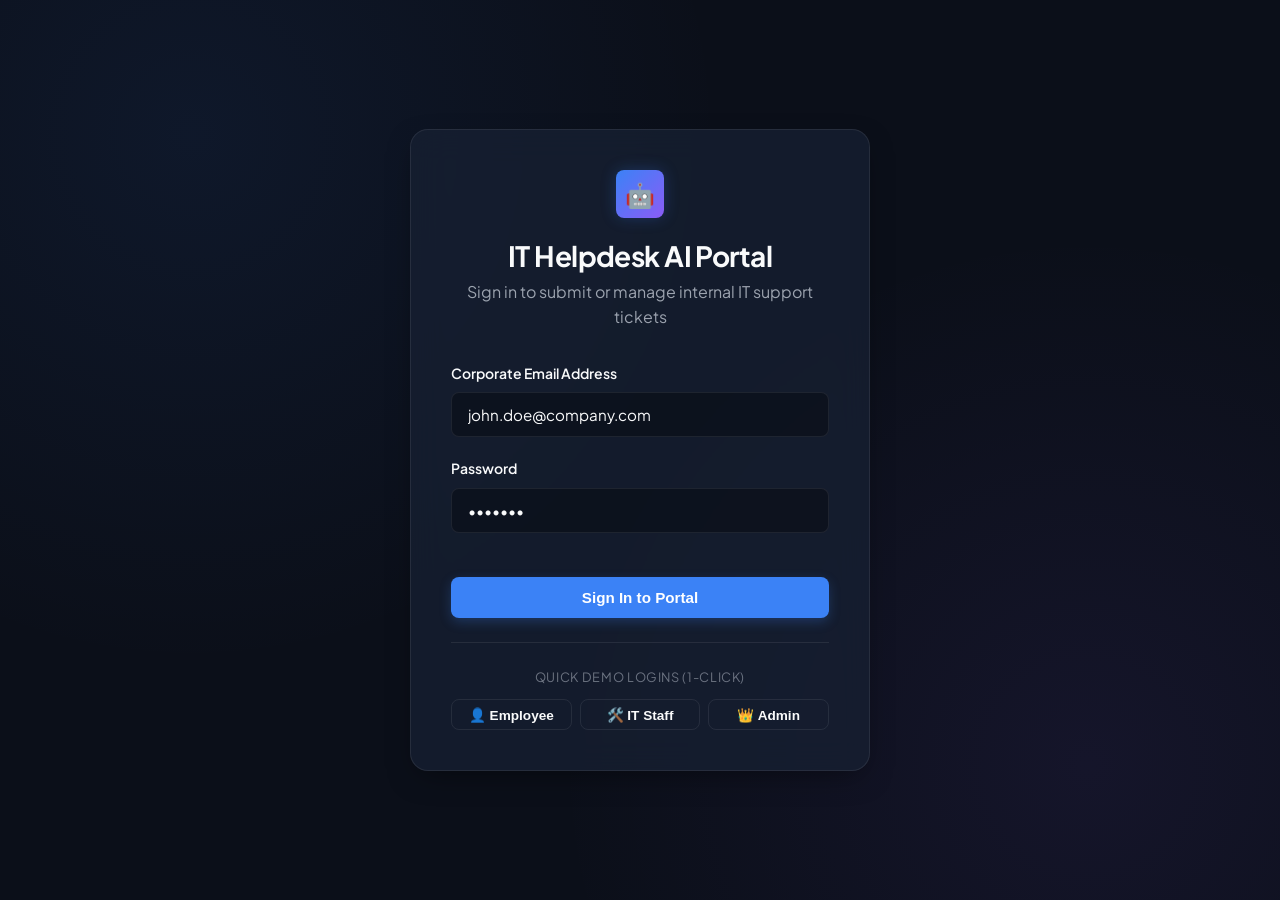
==== frontend/index.html @ 86323dc9 "Complete frontend: Add HTML pages, modern CSS styling, and JS controllers with AI preview" ====
<!DOCTYPE html>
<html lang="en">
<head>
  <meta charset="UTF-8">
  <meta name="viewport" content="width=device-width, initial-scale=1.0">
  <title>Login | AI IT Support & Helpdesk</title>
  <link rel="stylesheet" href="css/style.css">
</head>
<body>
  <div class="auth-wrapper">
    <div class="auth-card">
      <div class="auth-header">
        <div style="display: flex; justify-content: center; margin-bottom: 1rem;">
          <div class="brand-icon" style="width: 48px; height: 48px; font-size: 1.5rem;">🤖</div>
        </div>
        <h2>IT Helpdesk <span>AI Portal</span></h2>
        <p>Sign in to submit or manage internal IT support tickets</p>
      </div>

      <form id="login-form">
        <div class="form-group">
          <label for="login-email">Corporate Email Address</label>
          <input type="email" id="login-email" class="form-control" placeholder="name@company.com" required value="john.doe@company.com">
        </div>

        <div class="form-group">
          <label for="login-password">Password</label>
          <input type="password" id="login-password" class="form-control" placeholder="••••••••" required value="user123">
        </div>

        <button type="submit" id="login-btn" class="btn btn-primary btn-block" style="margin-top: 1.5rem;">
          Sign In to Portal
        </button>
      </form>

      <!-- 1-Click Quick Demo Login Switcher -->
      <div class="demo-accounts">
        <div class="demo-title">Quick Demo Logins (1-Click)</div>
        <div class="demo-buttons">
          <button type="button" class="btn btn-outline btn-sm" onclick="quickLogin('john.doe@company.com', 'user123', 'EMPLOYEE')">
            👤 Employee
          </button>
          <button type="button" class="btn btn-outline btn-sm" onclick="quickLogin('alex.staff@helpdesk.com', 'staff123', 'IT_STAFF')">
            🛠️ IT Staff
          </button>
          <button type="button" class="btn btn-outline btn-sm" onclick="quickLogin('admin@helpdesk.com', 'admin123', 'ADMIN')">
            👑 Admin
          </button>
        </div>
      </div>
    </div>
  </div>

  <script src="js/api.js"></script>
  <script src="js/auth.js"></script>
  <script>
    const loginForm = document.getElementById('login-form');
    const emailInput = document.getElementById('login-email');
    const passwordInput = document.getElementById('login-password');
    const loginBtn = document.getElementById('login-btn');

    loginForm.addEventListener('submit', async (e) => {
      e.preventDefault();
      loginBtn.disabled = true;
      loginBtn.textContent = 'Authenticating...';

      const res = await API.login(emailInput.value, passwordInput.value);
      loginBtn.disabled = false;
      loginBtn.textContent = 'Sign In to Portal';

      if (res && res.user) {
        Auth.setUser(res.user);
        Auth.redirectByRole(res.user.role);
      } else {
        alert('Invalid email or password. Please try again.');
      }
    });

    async function quickLogin(email, password, role) {
      emailInput.value = email;
      passwordInput.value = password;
      const res = await API.login(email, password);
      if (res && res.user) {
        // Ensure role for mock convenience
        res.user.role = role;
        Auth.setUser(res.user);
        Auth.redirectByRole(role);
      }
    }
  </script>
</body>
</html>
---- frontend/css/style.css ----
/* ==========================================================
   AI-Based IT Support & Helpdesk System - Modern CSS
   ========================================================== */

@import url('https://fonts.googleapis.com/css2?family=Plus+Jakarta+Sans:wght@300;400;500;600;700;800&family=JetBrains+Mono:wght@400;500&display=swap');

:root {
  /* Color Palette */
  --bg-primary: #0b0f19;
  --bg-secondary: #111827;
  --bg-card: rgba(23, 32, 51, 0.75);
  --bg-card-hover: rgba(30, 41, 67, 0.9);
  --border-color: rgba(255, 255, 255, 0.08);
  --border-focus: #3b82f6;

  --text-primary: #f9fafb;
  --text-secondary: #9ca3af;
  --text-muted: #6b7280;

  /* Accent Colors */
  --primary: #3b82f6;
  --primary-glow: rgba(59, 130, 246, 0.25);
  --primary-hover: #2563eb;
  
  --success: #10b981;
  --success-glow: rgba(16, 185, 129, 0.2);
  --warning: #f59e0b;
  --warning-glow: rgba(245, 158, 11, 0.2);
  --danger: #ef4444;
  --danger-glow: rgba(239, 68, 68, 0.2);
  --info: #8b5cf6;
  --info-glow: rgba(139, 92, 246, 0.2);

  /* Status Colors */
  --status-open: #3b82f6;
  --status-progress: #f59e0b;
  --status-resolved: #10b981;
  --status-closed: #6b7280;

  /* Dimensions & Radius */
  --radius-sm: 8px;
  --radius-md: 12px;
  --radius-lg: 18px;
  --radius-full: 9999px;
  --shadow-card: 0 10px 30px -10px rgba(0, 0, 0, 0.5);
  --transition: all 0.25s cubic-bezier(0.4, 0, 0.2, 1);
}

/* Reset & Base */
* {
  box-sizing: border-box;
  margin: 0;
  padding: 0;
}

body {
  font-family: 'Plus Jakarta Sans', -apple-system, BlinkMacSystemFont, sans-serif;
  background-color: var(--bg-primary);
  color: var(--text-primary);
  line-height: 1.6;
  min-height: 100vh;
  background-image: 
    radial-gradient(circle at 15% 15%, rgba(59, 130, 246, 0.08) 0%, transparent 40%),
    radial-gradient(circle at 85% 85%, rgba(139, 92, 246, 0.08) 0%, transparent 40%);
  background-attachment: fixed;
}

/* Typography */
h1, h2, h3, h4, h5, h6 {
  font-weight: 700;
  color: var(--text-primary);
  letter-spacing: -0.02em;
}

p {
  color: var(--text-secondary);
}

a {
  color: var(--primary);
  text-decoration: none;
  transition: var(--transition);
}

a:hover {
  text-decoration: underline;
}

/* Navigation Bar */
.navbar {
  display: flex;
  justify-content: space-between;
  align-items: center;
  padding: 1rem 2rem;
  background: rgba(17, 24, 39, 0.85);
  backdrop-filter: blur(12px);
  border-bottom: 1px solid var(--border-color);
  position: sticky;
  top: 0;
  z-index: 100;
}

.brand {
  display: flex;
  align-items: center;
  gap: 0.75rem;
  font-size: 1.25rem;
  font-weight: 800;
  color: var(--text-primary);
  text-decoration: none;
}

.brand-icon {
  width: 36px;
  height: 36px;
  background: linear-gradient(135deg, var(--primary), var(--info));
  border-radius: var(--radius-sm);
  display: flex;
  align-items: center;
  justify-content: center;
  font-size: 1.2rem;
  box-shadow: 0 0 15px var(--primary-glow);
}

.brand span {
  background: linear-gradient(135deg, #60a5fa, #c084fc);
  -webkit-background-clip: text;
  -webkit-text-fill-color: transparent;
}

.nav-links {
  display: flex;
  align-items: center;
  gap: 1.5rem;
}

.user-badge {
  display: flex;
  align-items: center;
  gap: 0.6rem;
  background: rgba(255, 255, 255, 0.05);
  padding: 0.4rem 0.9rem;
  border-radius: var(--radius-full);
  border: 1px solid var(--border-color);
  font-size: 0.85rem;
}

.user-avatar {
  width: 24px;
  height: 24px;
  border-radius: 50%;
  background: var(--primary);
  display: flex;
  align-items: center;
  justify-content: center;
  font-size: 0.75rem;
  font-weight: bold;
}

/* Layout Container */
.container {
  max-width: 1280px;
  margin: 2rem auto;
  padding: 0 1.5rem;
}

/* Auth / Login Card */
.auth-wrapper {
  display: flex;
  min-height: 100vh;
  align-items: center;
  justify-content: center;
  padding: 1.5rem;
}

.auth-card {
  width: 100%;
  max-width: 460px;
  background: var(--bg-card);
  backdrop-filter: blur(16px);
  border: 1px solid var(--border-color);
  border-radius: var(--radius-lg);
  padding: 2.5rem;
  box-shadow: var(--shadow-card);
}

.auth-header {
  text-align: center;
  margin-bottom: 2rem;
}

.auth-header h2 {
  font-size: 1.75rem;
  margin-top: 0.5rem;
}

/* Forms & Inputs */
.form-group {
  margin-bottom: 1.25rem;
}

.form-group label {
  display: block;
  font-size: 0.875rem;
  font-weight: 600;
  margin-bottom: 0.5rem;
  color: var(--text-primary);
}

.form-control {
  width: 100%;
  padding: 0.75rem 1rem;
  background: rgba(11, 15, 25, 0.7);
  border: 1px solid var(--border-color);
  border-radius: var(--radius-sm);
  color: var(--text-primary);
  font-family: inherit;
  font-size: 0.95rem;
  transition: var(--transition);
}

.form-control:focus {
  outline: none;
  border-color: var(--primary);
  box-shadow: 0 0 0 3px var(--primary-glow);
}

textarea.form-control {
  min-height: 110px;
  resize: vertical;
}

/* Buttons */
.btn {
  display: inline-flex;
  align-items: center;
  justify-content: center;
  gap: 0.5rem;
  padding: 0.75rem 1.25rem;
  font-size: 0.95rem;
  font-weight: 600;
  border-radius: var(--radius-sm);
  border: none;
  cursor: pointer;
  transition: var(--transition);
  text-decoration: none;
}

.btn-primary {
  background: var(--primary);
  color: white;
  box-shadow: 0 4px 12px var(--primary-glow);
}

.btn-primary:hover {
  background: var(--primary-hover);
  transform: translateY(-1px);
  box-shadow: 0 6px 16px var(--primary-glow);
}

.btn-outline {
  background: transparent;
  border: 1px solid var(--border-color);
  color: var(--text-primary);
}

.btn-outline:hover {
  background: rgba(255, 255, 255, 0.05);
  border-color: var(--text-secondary);
}

.btn-success {
  background: var(--success);
  color: white;
}

.btn-success:hover {
  filter: brightness(1.1);
}

.btn-sm {
  padding: 0.4rem 0.75rem;
  font-size: 0.85rem;
}

.btn-block {
  width: 100%;
}

/* Demo Role Badges / Buttons */
.demo-accounts {
  margin-top: 1.5rem;
  padding-top: 1.5rem;
  border-top: 1px solid var(--border-color);
}

.demo-title {
  font-size: 0.8rem;
  color: var(--text-muted);
  text-transform: uppercase;
  letter-spacing: 0.05em;
  margin-bottom: 0.75rem;
  text-align: center;
}

.demo-buttons {
  display: grid;
  grid-template-columns: repeat(3, 1fr);
  gap: 0.5rem;
}

/* Dashboard Grid & Cards */
.stats-grid {
  display: grid;
  grid-template-columns: repeat(auto-fit, minmax(220px, 1fr));
  gap: 1.25rem;
  margin-bottom: 2rem;
}

.stat-card {
  background: var(--bg-card);
  backdrop-filter: blur(12px);
  border: 1px solid var(--border-color);
  border-radius: var(--radius-md);
  padding: 1.5rem;
  display: flex;
  align-items: center;
  justify-content: space-between;
  box-shadow: var(--shadow-card);
  transition: var(--transition);
}

.stat-card:hover {
  transform: translateY(-2px);
  border-color: rgba(255, 255, 255, 0.15);
}

.stat-info h4 {
  font-size: 0.85rem;
  color: var(--text-secondary);
  font-weight: 500;
  text-transform: uppercase;
  margin-bottom: 0.35rem;
}

.stat-info .stat-value {
  font-size: 2rem;
  font-weight: 800;
  color: var(--text-primary);
}

.stat-icon {
  width: 48px;
  height: 48px;
  border-radius: var(--radius-sm);
  display: flex;
  align-items: center;
  justify-content: center;
  font-size: 1.5rem;
  background: rgba(255, 255, 255, 0.05);
}

/* AI Diagnostic Live Preview Card */
.ai-preview-card {
  background: linear-gradient(135deg, rgba(30, 41, 67, 0.8), rgba(20, 25, 45, 0.9));
  border: 1px solid rgba(59, 130, 246, 0.3);
  border-radius: var(--radius-md);
  padding: 1.5rem;
  margin: 1.25rem 0;
  box-shadow: 0 0 20px rgba(59, 130, 246, 0.1);
  position: relative;
  overflow: hidden;
}

.ai-preview-card::before {
  content: '';
  position: absolute;
  top: 0;
  left: 0;
  right: 0;
  height: 3px;
  background: linear-gradient(90deg, #3b82f6, #8b5cf6, #10b981);
}

.ai-header {
  display: flex;
  align-items: center;
  justify-content: space-between;
  margin-bottom: 1rem;
}

.ai-badge-title {
  display: inline-flex;
  align-items: center;
  gap: 0.5rem;
  font-weight: 700;
  color: #60a5fa;
  font-size: 0.9rem;
}

.ai-tags {
  display: flex;
  gap: 0.75rem;
  margin-bottom: 1rem;
}

.ai-tag {
  background: rgba(255, 255, 255, 0.07);
  padding: 0.3rem 0.75rem;
  border-radius: var(--radius-full);
  font-size: 0.8rem;
  font-weight: 600;
  display: inline-flex;
  align-items: center;
  gap: 0.35rem;
}

.ai-solution-box {
  background: rgba(11, 15, 25, 0.6);
  border-left: 3px solid #60a5fa;
  border-radius: 4px;
  padding: 0.85rem 1rem;
  font-size: 0.9rem;
  color: #e2e8f0;
}

/* Badges (Status & Priority) */
.badge {
  display: inline-flex;
  align-items: center;
  gap: 0.35rem;
  padding: 0.25rem 0.65rem;
  border-radius: var(--radius-full);
  font-size: 0.75rem;
  font-weight: 700;
  text-transform: uppercase;
  letter-spacing: 0.03em;
}

.badge-open {
  background: rgba(59, 130, 246, 0.15);
  color: #60a5fa;
  border: 1px solid rgba(59, 130, 246, 0.3);
}

.badge-progress {
  background: rgba(245, 158, 11, 0.15);
  color: #fbbf24;
  border: 1px solid rgba(245, 158, 11, 0.3);
}

.badge-resolved {
  background: rgba(16, 185, 129, 0.15);
  color: #34d399;
  border: 1px solid rgba(16, 185, 129, 0.3);
}

.badge-closed {
  background: rgba(107, 114, 128, 0.15);
  color: #9ca3af;
  border: 1px solid rgba(107, 114, 128, 0.3);
}

.priority-high {
  background: rgba(239, 68, 68, 0.15);
  color: #f87171;
  border: 1px solid rgba(239, 68, 68, 0.3);
}

.priority-medium {
  background: rgba(245, 158, 11, 0.15);
  color: #fbbf24;
  border: 1px solid rgba(245, 158, 11, 0.3);
}

.priority-low {
  background: rgba(16, 185, 129, 0.15);
  color: #34d399;
  border: 1px solid rgba(16, 185, 129, 0.3);
}

/* Tables */
.table-card {
  background: var(--bg-card);
  backdrop-filter: blur(12px);
  border: 1px solid var(--border-color);
  border-radius: var(--radius-md);
  overflow: hidden;
  box-shadow: var(--shadow-card);
}

.table-header {
  display: flex;
  justify-content: space-between;
  align-items: center;
  padding: 1.25rem 1.5rem;
  border-bottom: 1px solid var(--border-color);
}

.custom-table {
  width: 100%;
  border-collapse: collapse;
  text-align: left;
}

.custom-table th {
  padding: 1rem 1.5rem;
  font-size: 0.8rem;
  font-weight: 700;
  text-transform: uppercase;
  color: var(--text-muted);
  background: rgba(11, 15, 25, 0.4);
  border-bottom: 1px solid var(--border-color);
}

.custom-table td {
  padding: 1.1rem 1.5rem;
  border-bottom: 1px solid var(--border-color);
  font-size: 0.9rem;
  color: var(--text-primary);
}

.custom-table tr:hover {
  background: rgba(255, 255, 255, 0.02);
}

/* Chat & Messages Thread */
.chat-container {
  display: flex;
  flex-direction: column;
  gap: 1rem;
  max-height: 400px;
  overflow-y: auto;
  padding: 1rem;
  background: rgba(11, 15, 25, 0.5);
  border-radius: var(--radius-md);
  border: 1px solid var(--border-color);
  margin-bottom: 1.25rem;
}

.chat-bubble {
  max-width: 80%;
  padding: 0.85rem 1.15rem;
  border-radius: var(--radius-md);
  position: relative;
}

.chat-bubble.sent {
  align-self: flex-end;
  background: rgba(59, 130, 246, 0.2);
  border: 1px solid rgba(59, 130, 246, 0.4);
  border-bottom-right-radius: 2px;
}

.chat-bubble.received {
  align-self: flex-start;
  background: rgba(255, 255, 255, 0.05);
  border: 1px solid var(--border-color);
  border-bottom-left-radius: 2px;
}

.chat-meta {
  font-size: 0.75rem;
  color: var(--text-muted);
  margin-bottom: 0.25rem;
  display: flex;
  justify-content: space-between;
  gap: 1rem;
}

/* Distribution Bars (Admin Dashboard) */
.bar-group {
  margin-bottom: 1rem;
}

.bar-header {
  display: flex;
  justify-content: space-between;
  font-size: 0.85rem;
  margin-bottom: 0.35rem;
}

.bar-track {
  width: 100%;
  height: 8px;
  background: rgba(255, 255, 255, 0.06);
  border-radius: var(--radius-full);
  overflow: hidden;
}

.bar-fill {
  height: 100%;
  border-radius: var(--radius-full);
  transition: width 0.6s ease;
}

/* Responsive */
@media (max-width: 768px) {
  .navbar {
    padding: 1rem;
  }
  .container {
    padding: 0 1rem;
  }
  .custom-table {
    display: block;
    overflow-x: auto;
  }
  .stats-grid {
    grid-template-columns: 1fr;
  }
}
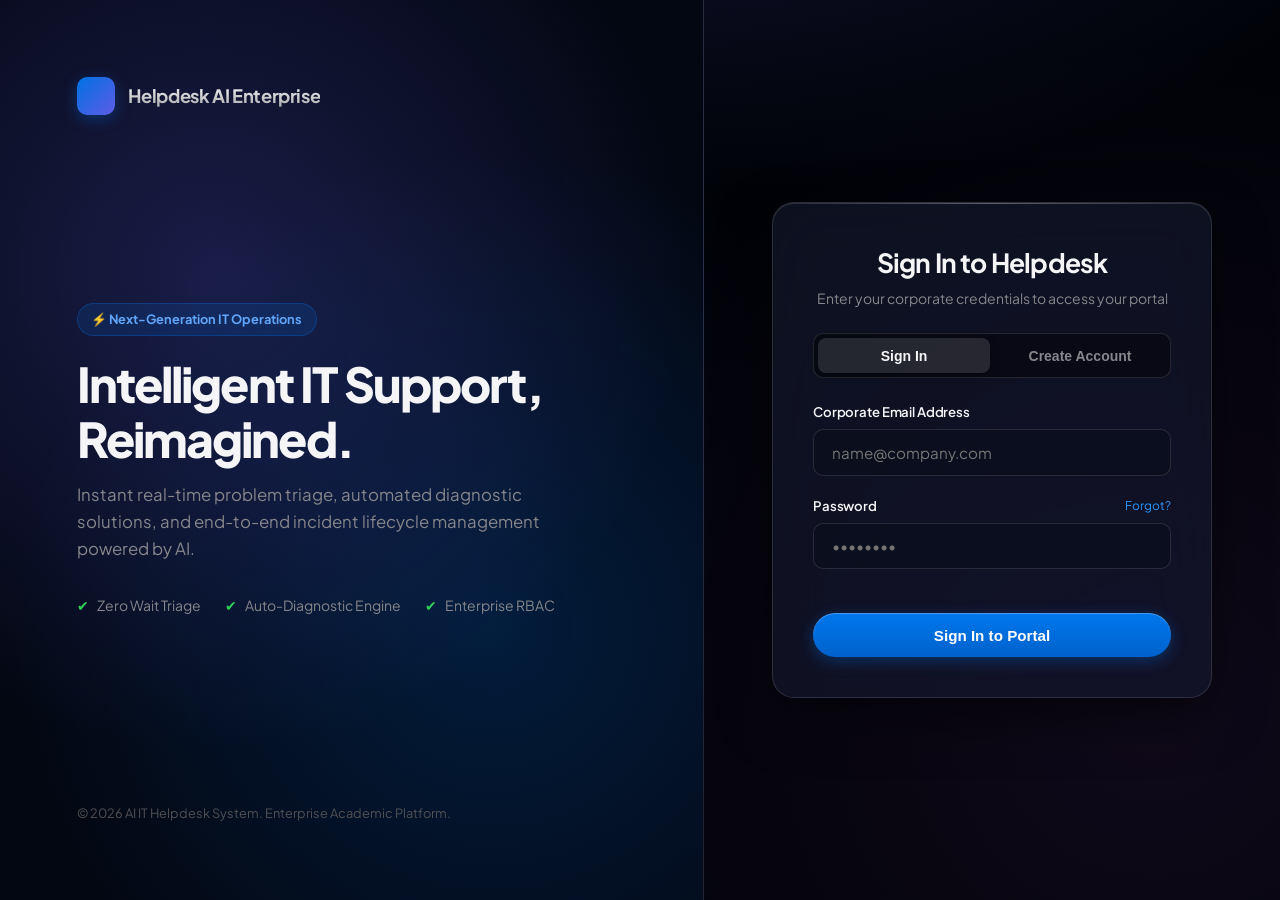
==== commit 039f5bff: "feat: Apple design system overhaul, live registration/auth portal, and backend security verification" ====
--- a/frontend/index.html
+++ b/frontend/index.html
@@ -1,92 +1,239 @@
 <!DOCTYPE html>
 <html lang="en">
+
 <head>
   <meta charset="UTF-8">
   <meta name="viewport" content="width=device-width, initial-scale=1.0">
-  <title>Login | AI IT Support & Helpdesk</title>
+  <title>Enterprise Portal | AI IT Support & Helpdesk</title>
   <link rel="stylesheet" href="css/style.css">
 </head>
+
 <body>
-  <div class="auth-wrapper">
-    <div class="auth-card">
-      <div class="auth-header">
-        <div style="display: flex; justify-content: center; margin-bottom: 1rem;">
-          <div class="brand-icon" style="width: 48px; height: 48px; font-size: 1.5rem;">🤖</div>
-        </div>
-        <h2>IT Helpdesk <span>AI Portal</span></h2>
-        <p>Sign in to submit or manage internal IT support tickets</p>
-      </div>
-
-      <form id="login-form">
-        <div class="form-group">
-          <label for="login-email">Corporate Email Address</label>
-          <input type="email" id="login-email" class="form-control" placeholder="name@company.com" required value="john.doe@company.com">
-        </div>
-
-        <div class="form-group">
-          <label for="login-password">Password</label>
-          <input type="password" id="login-password" class="form-control" placeholder="••••••••" required value="user123">
-        </div>
-
-        <button type="submit" id="login-btn" class="btn btn-primary btn-block" style="margin-top: 1.5rem;">
-          Sign In to Portal
-        </button>
-      </form>
-
-      <!-- 1-Click Quick Demo Login Switcher -->
-      <div class="demo-accounts">
-        <div class="demo-title">Quick Demo Logins (1-Click)</div>
-        <div class="demo-buttons">
-          <button type="button" class="btn btn-outline btn-sm" onclick="quickLogin('john.doe@company.com', 'user123', 'EMPLOYEE')">
-            👤 Employee
-          </button>
-          <button type="button" class="btn btn-outline btn-sm" onclick="quickLogin('alex.staff@helpdesk.com', 'staff123', 'IT_STAFF')">
-            🛠️ IT Staff
-          </button>
-          <button type="button" class="btn btn-outline btn-sm" onclick="quickLogin('admin@helpdesk.com', 'admin123', 'ADMIN')">
-            👑 Admin
-          </button>
-        </div>
+  <div class="auth-split-wrapper">
+
+    <!-- Left Hero Branding Panel (Apple Style) -->
+    <div class="auth-hero-panel">
+      <div class="brand">
+        <div class="brand-icon"></div>
+        <span>Helpdesk AI Enterprise</span>
+      </div>
+
+      <div>
+        <div
+          style="display: inline-flex; align-items: center; gap: 0.5rem; background: rgba(0, 113, 227, 0.15); border: 1px solid rgba(0, 113, 227, 0.3); padding: 0.35rem 0.85rem; border-radius: var(--radius-full); font-size: 0.8rem; font-weight: 700; color: #60a5fa; margin-bottom: 1.25rem;">
+          <span>⚡ Next-Generation IT Operations</span>
+        </div>
+        <h1 style="margin-bottom: 1rem; line-height: 1.15;">
+          Intelligent IT Support,<br>Reimagined.
+        </h1>
+        <p style="font-size: 1.05rem; max-width: 480px; line-height: 1.6; margin-bottom: 2rem;">
+          Instant real-time problem triage, automated diagnostic solutions, and end-to-end incident lifecycle management
+          powered by AI.
+        </p>
+
+        <div style="display: flex; gap: 1.5rem; color: var(--text-secondary); font-size: 0.875rem;">
+          <div style="display: flex; align-items: center; gap: 0.5rem;">
+            <span style="color: var(--apple-green);">✔</span> Zero Wait Triage
+          </div>
+          <div style="display: flex; align-items: center; gap: 0.5rem;">
+            <span style="color: var(--apple-green);">✔</span> Auto-Diagnostic Engine
+          </div>
+          <div style="display: flex; align-items: center; gap: 0.5rem;">
+            <span style="color: var(--apple-green);">✔</span> Enterprise RBAC
+          </div>
+        </div>
+      </div>
+
+      <div style="font-size: 0.8rem; color: var(--text-tertiary);">
+        &copy; 2026 AI IT Helpdesk System. Enterprise Academic Platform.
       </div>
     </div>
+
+    <!-- Right Authentication Form Panel -->
+    <div class="auth-form-panel">
+      <div class="glass-card" style="width: 100%; max-width: 440px; padding: clamp(1.75rem, 5vw, 2.5rem);">
+
+        <div style="text-align: center; margin-bottom: 1.5rem;">
+          <h2 style="font-size: 1.65rem; margin-bottom: 0.35rem;" id="auth-heading">Sign In to Helpdesk</h2>
+          <p style="font-size: 0.875rem;" id="auth-subheading">Enter your corporate credentials to access your portal
+          </p>
+        </div>
+
+        <!-- Apple Segmented Control (Sign In / Register) -->
+        <div class="segmented-control">
+          <button type="button" class="segment-btn active" id="tab-login" onclick="switchAuthTab('login')">
+            Sign In
+          </button>
+          <button type="button" class="segment-btn" id="tab-register" onclick="switchAuthTab('register')">
+            Create Account
+          </button>
+        </div>
+
+        <!-- Notification Banner -->
+        <div id="auth-alert"
+          style="display: none; padding: 0.75rem 1rem; border-radius: var(--radius-sm); font-size: 0.85rem; margin-bottom: 1.25rem;">
+        </div>
+
+        <!-- Sign In Form -->
+        <form id="login-form">
+          <div class="form-group">
+            <label for="login-email">Corporate Email Address</label>
+            <input type="email" id="login-email" class="form-control" placeholder="name@company.com" required
+              autocomplete="email">
+          </div>
+
+          <div class="form-group">
+            <div style="display: flex; justify-content: space-between; align-items: center; margin-bottom: 0.45rem;">
+              <label for="login-password" style="margin-bottom: 0;">Password</label>
+              <a href="#"
+                onclick="alert('Please contact your IT System Administrator to reset your corporate password.'); return false;"
+                style="font-size: 0.75rem; color: var(--text-link);">Forgot?</a>
+            </div>
+            <input type="password" id="login-password" class="form-control" placeholder="••••••••" required
+              autocomplete="current-password">
+          </div>
+
+          <button type="submit" id="login-btn" class="btn btn-primary btn-block" style="margin-top: 1.5rem;">
+            Sign In to Portal
+          </button>
+        </form>
+
+        <!-- Create Account Form (Initially Hidden) -->
+        <form id="register-form" style="display: none;">
+          <div class="form-group">
+            <label for="reg-name">Full Name</label>
+            <input type="text" id="reg-name" class="form-control" placeholder="e.g. John Doe" required>
+          </div>
+
+          <div class="form-group">
+            <label for="reg-email">Work Email</label>
+            <input type="email" id="reg-email" class="form-control" placeholder="name@company.com" required>
+          </div>
+
+          <div class="form-group">
+            <label for="reg-password">Password (Minimum 6 characters)</label>
+            <input type="password" id="reg-password" class="form-control" placeholder="••••••••" required minlength="6">
+          </div>
+
+          <div class="form-group">
+            <label for="reg-department">Department / Team</label>
+            <input type="text" id="reg-department" class="form-control"
+              placeholder="e.g. Engineering, Finance, Marketing" required>
+          </div>
+
+          <div class="form-group">
+            <label for="reg-role">Account Role</label>
+            <select id="reg-role" class="form-control" required>
+              <option value="EMPLOYEE">👤 Employee (Submit & Track Tickets)</option>
+              <option value="IT_STAFF">🛠️ IT Support Staff (Triage & Resolve)</option>
+              <option value="ADMIN">👑 Administrator (Full System Analytics)</option>
+            </select>
+          </div>
+
+          <button type="submit" id="register-btn" class="btn btn-primary btn-block" style="margin-top: 1.5rem;">
+            Complete Registration
+          </button>
+        </form>
+
+      </div>
+    </div>
+
   </div>
 
   <script src="js/api.js"></script>
   <script src="js/auth.js"></script>
   <script>
     const loginForm = document.getElementById('login-form');
-    const emailInput = document.getElementById('login-email');
-    const passwordInput = document.getElementById('login-password');
-    const loginBtn = document.getElementById('login-btn');
-
+    const registerForm = document.getElementById('register-form');
+    const tabLogin = document.getElementById('tab-login');
+    const tabRegister = document.getElementById('tab-register');
+    const authAlert = document.getElementById('auth-alert');
+    const authHeading = document.getElementById('auth-heading');
+    const authSubheading = document.getElementById('auth-subheading');
+
+    function switchAuthTab(mode) {
+      hideAlert();
+      if (mode === 'register') {
+        tabLogin.classList.remove('active');
+        tabRegister.classList.add('active');
+        loginForm.style.display = 'none';
+        registerForm.style.display = 'block';
+        authHeading.textContent = 'Create New Account';
+        authSubheading.textContent = 'Register your profile to access IT support services';
+      } else {
+        tabRegister.classList.remove('active');
+        tabLogin.classList.add('active');
+        registerForm.style.display = 'none';
+        loginForm.style.display = 'block';
+        authHeading.textContent = 'Sign In to Helpdesk';
+        authSubheading.textContent = 'Enter your corporate credentials to access your portal';
+      }
+    }
+
+    function showAlert(msg, isSuccess = false) {
+      authAlert.style.display = 'block';
+      authAlert.textContent = msg;
+      authAlert.style.background = isSuccess ? 'rgba(48, 209, 88, 0.15)' : 'rgba(255, 69, 58, 0.15)';
+      authAlert.style.border = isSuccess ? '1px solid rgba(48, 209, 88, 0.35)' : '1px solid rgba(255, 69, 58, 0.35)';
+      authAlert.style.color = isSuccess ? '#30d158' : '#ff453a';
+    }
+
+    function hideAlert() {
+      authAlert.style.display = 'none';
+    }
+
+    // Real Sign In Handler
     loginForm.addEventListener('submit', async (e) => {
       e.preventDefault();
-      loginBtn.disabled = true;
-      loginBtn.textContent = 'Authenticating...';
-
-      const res = await API.login(emailInput.value, passwordInput.value);
-      loginBtn.disabled = false;
-      loginBtn.textContent = 'Sign In to Portal';
-
-      if (res && res.user) {
+      hideAlert();
+      const email = document.getElementById('login-email').value.trim();
+      const password = document.getElementById('login-password').value;
+      const btn = document.getElementById('login-btn');
+
+      btn.disabled = true;
+      btn.textContent = 'Authenticating...';
+
+      const res = await API.login(email, password);
+      btn.disabled = false;
+      btn.textContent = 'Sign In to Portal';
+
+      if (res && res.success && res.user) {
         Auth.setUser(res.user);
         Auth.redirectByRole(res.user.role);
       } else {
-        alert('Invalid email or password. Please try again.');
+        showAlert(res.message || 'Invalid email or password. Please try again.');
       }
     });
 
-    async function quickLogin(email, password, role) {
-      emailInput.value = email;
-      passwordInput.value = password;
-      const res = await API.login(email, password);
-      if (res && res.user) {
-        // Ensure role for mock convenience
-        res.user.role = role;
+    // Real Registration Handler
+    registerForm.addEventListener('submit', async (e) => {
+      e.preventDefault();
+      hideAlert();
+      const name = document.getElementById('reg-name').value.trim();
+      const email = document.getElementById('reg-email').value.trim();
+      const password = document.getElementById('reg-password').value;
+      const department = document.getElementById('reg-department').value.trim();
+      const role = document.getElementById('reg-role').value;
+      const btn = document.getElementById('register-btn');
+
+      btn.disabled = true;
+      btn.textContent = 'Creating Account...';
+
+      const res = await API.register(name, email, password, role, department);
+      btn.disabled = false;
+      btn.textContent = 'Complete Registration';
+
+      if (res && res.success && res.user) {
+        showAlert('Account created successfully! Redirecting...', true);
         Auth.setUser(res.user);
-        Auth.redirectByRole(role);
+        setTimeout(() => {
+          Auth.redirectByRole(res.user.role);
+        }, 600);
+      } else {
+        showAlert(res.message || 'Registration failed. Please check your details.');
       }
-    }
+    });
   </script>
 </body>
-</html>
+
+</html>
--- a/frontend/css/style.css
+++ b/frontend/css/style.css
@@ -1,530 +1,617 @@
 /* ==========================================================
-   AI-Based IT Support & Helpdesk System - Modern CSS
-   ========================================================== */
-
-@import url('https://fonts.googleapis.com/css2?family=Plus+Jakarta+Sans:wght@300;400;500;600;700;800&family=JetBrains+Mono:wght@400;500&display=swap');
+    Apple Human Interface System - AI IT Support & Helpdesk
+   Cupertino Dark Glass & Liquid Gradient Theme
+   ========================================================== */
+
+@import url('https://fonts.googleapis.com/css2?family=Plus+Jakarta+Sans:wght@300;400;500;600;700;800&family=JetBrains+Mono:wght@400;500;600&display=swap');
 
 :root {
-  /* Color Palette */
-  --bg-primary: #0b0f19;
-  --bg-secondary: #111827;
-  --bg-card: rgba(23, 32, 51, 0.75);
-  --bg-card-hover: rgba(30, 41, 67, 0.9);
-  --border-color: rgba(255, 255, 255, 0.08);
-  --border-focus: #3b82f6;
-
-  --text-primary: #f9fafb;
-  --text-secondary: #9ca3af;
-  --text-muted: #6b7280;
-
-  /* Accent Colors */
-  --primary: #3b82f6;
-  --primary-glow: rgba(59, 130, 246, 0.25);
-  --primary-hover: #2563eb;
+  /* Apple System Palette */
+  --apple-bg: #000207;
+  --apple-canvas: #060913;
+  --apple-card: rgba(20, 26, 43, 0.65);
+  --apple-card-hover: rgba(28, 37, 60, 0.85);
+  --apple-glass-border: rgba(255, 255, 255, 0.12);
+  --apple-glass-highlight: rgba(255, 255, 255, 0.2);
+
+  /* Typography */
+  --text-primary: #f5f5f7;
+  --text-secondary: #86868b;
+  --text-tertiary: #515154;
+  --text-link: #2997ff;
+
+  /* Apple System Colors */
+  --apple-blue: #0071e3;
+  --apple-blue-hover: #0077ed;
+  --apple-blue-glow: rgba(0, 113, 227, 0.35);
   
-  --success: #10b981;
-  --success-glow: rgba(16, 185, 129, 0.2);
-  --warning: #f59e0b;
-  --warning-glow: rgba(245, 158, 11, 0.2);
-  --danger: #ef4444;
-  --danger-glow: rgba(239, 68, 68, 0.2);
-  --info: #8b5cf6;
-  --info-glow: rgba(139, 92, 246, 0.2);
-
-  /* Status Colors */
-  --status-open: #3b82f6;
-  --status-progress: #f59e0b;
-  --status-resolved: #10b981;
-  --status-closed: #6b7280;
-
-  /* Dimensions & Radius */
-  --radius-sm: 8px;
-  --radius-md: 12px;
-  --radius-lg: 18px;
+  --apple-green: #30d158;
+  --apple-green-glow: rgba(48, 209, 88, 0.25);
+  --apple-orange: #ff9f0a;
+  --apple-orange-glow: rgba(255, 159, 10, 0.25);
+  --apple-red: #ff453a;
+  --apple-red-glow: rgba(255, 69, 58, 0.25);
+  --apple-purple: #bf5af2;
+  --apple-purple-glow: rgba(191, 90, 242, 0.25);
+  --apple-indigo: #5e5ce6;
+
+  /* Radii & Shadows */
+  --radius-xs: 6px;
+  --radius-sm: 10px;
+  --radius-md: 16px;
+  --radius-lg: 22px;
+  --radius-xl: 30px;
   --radius-full: 9999px;
-  --shadow-card: 0 10px 30px -10px rgba(0, 0, 0, 0.5);
-  --transition: all 0.25s cubic-bezier(0.4, 0, 0.2, 1);
-}
-
-/* Reset & Base */
-* {
+
+  --shadow-subtle: 0 4px 20px rgba(0, 0, 0, 0.3);
+  --shadow-float: 0 20px 60px -10px rgba(0, 0, 0, 0.7), inset 0 1px 0 rgba(255, 255, 255, 0.1);
+  --shadow-glow: 0 0 35px -5px var(--apple-blue-glow);
+  --transition: all 0.3s cubic-bezier(0.16, 1, 0.3, 1);
+}
+
+/* Reset & Smooth Scrolling */
+*, *::before, *::after {
   box-sizing: border-box;
   margin: 0;
   padding: 0;
 }
 
+html {
+  font-size: 16px;
+  scroll-behavior: smooth;
+  -webkit-font-smoothing: antialiased;
+  -moz-osx-font-smoothing: grayscale;
+}
+
 body {
-  font-family: 'Plus Jakarta Sans', -apple-system, BlinkMacSystemFont, sans-serif;
-  background-color: var(--bg-primary);
-  color: var(--text-primary);
-  line-height: 1.6;
+  font-family: -apple-system, BlinkMacSystemFont, "SF Pro Display", "SF Pro Text", 'Plus Jakarta Sans', sans-serif;
+  background-color: var(--apple-bg);
+  color: var(--text-primary);
+  line-height: 1.5;
   min-height: 100vh;
+  overflow-x: hidden;
   background-image: 
-    radial-gradient(circle at 15% 15%, rgba(59, 130, 246, 0.08) 0%, transparent 40%),
-    radial-gradient(circle at 85% 85%, rgba(139, 92, 246, 0.08) 0%, transparent 40%);
+    radial-gradient(ellipse 90% 60% at 50% -20%, rgba(94, 92, 230, 0.18), transparent 70%),
+    radial-gradient(circle at 10% 40%, rgba(0, 113, 227, 0.08) 0%, transparent 50%),
+    radial-gradient(circle at 90% 80%, rgba(191, 90, 242, 0.08) 0%, transparent 50%);
   background-attachment: fixed;
 }
 
-/* Typography */
-h1, h2, h3, h4, h5, h6 {
+/* Typography Hierarchy */
+h1 {
+  font-size: clamp(2rem, 4vw, 3rem);
+  font-weight: 800;
+  letter-spacing: -0.04em;
+  color: var(--text-primary);
+}
+
+h2 {
+  font-size: clamp(1.5rem, 3vw, 2.25rem);
   font-weight: 700;
-  color: var(--text-primary);
+  letter-spacing: -0.03em;
+  color: var(--text-primary);
+}
+
+h3 {
+  font-size: clamp(1.15rem, 2vw, 1.5rem);
+  font-weight: 600;
   letter-spacing: -0.02em;
+}
+
+h4 {
+  font-size: 1rem;
+  font-weight: 600;
 }
 
 p {
   color: var(--text-secondary);
+  font-size: 0.95rem;
+  font-weight: 400;
 }
 
 a {
-  color: var(--primary);
+  color: var(--text-link);
   text-decoration: none;
   transition: var(--transition);
 }
 
 a:hover {
-  text-decoration: underline;
-}
-
-/* Navigation Bar */
+  filter: brightness(1.2);
+}
+
+/* ==========================================================
+    Apple Navigation Bar
+   ========================================================== */
 .navbar {
   display: flex;
   justify-content: space-between;
   align-items: center;
-  padding: 1rem 2rem;
-  background: rgba(17, 24, 39, 0.85);
-  backdrop-filter: blur(12px);
-  border-bottom: 1px solid var(--border-color);
+  padding: 0.9rem clamp(1.25rem, 4vw, 3rem);
+  background: rgba(8, 12, 22, 0.72);
+  backdrop-filter: blur(30px) saturate(180%);
+  -webkit-backdrop-filter: blur(30px) saturate(180%);
+  border-bottom: 1px solid var(--apple-glass-border);
   position: sticky;
   top: 0;
   z-index: 100;
+  transition: var(--transition);
 }
 
 .brand {
   display: flex;
   align-items: center;
-  gap: 0.75rem;
+  gap: 0.85rem;
+  font-size: 1.15rem;
+  font-weight: 700;
+  color: var(--text-primary);
+  text-decoration: none;
+  letter-spacing: -0.02em;
+}
+
+.brand-icon {
+  width: 38px;
+  height: 38px;
+  background: linear-gradient(135deg, #0071e3, #5e5ce6);
+  border-radius: var(--radius-sm);
+  display: flex;
+  align-items: center;
+  justify-content: center;
   font-size: 1.25rem;
-  font-weight: 800;
-  color: var(--text-primary);
-  text-decoration: none;
-}
-
-.brand-icon {
-  width: 36px;
-  height: 36px;
-  background: linear-gradient(135deg, var(--primary), var(--info));
-  border-radius: var(--radius-sm);
-  display: flex;
-  align-items: center;
-  justify-content: center;
-  font-size: 1.2rem;
-  box-shadow: 0 0 15px var(--primary-glow);
+  box-shadow: 0 4px 15px var(--apple-blue-glow);
 }
 
 .brand span {
-  background: linear-gradient(135deg, #60a5fa, #c084fc);
+  background: linear-gradient(180deg, #ffffff, #a1a1a6);
   -webkit-background-clip: text;
   -webkit-text-fill-color: transparent;
 }
 
-.nav-links {
-  display: flex;
-  align-items: center;
-  gap: 1.5rem;
-}
-
-.user-badge {
-  display: flex;
-  align-items: center;
-  gap: 0.6rem;
+.nav-actions {
+  display: flex;
+  align-items: center;
+  gap: 1rem;
+}
+
+.user-profile-capsule {
+  display: inline-flex;
+  align-items: center;
+  gap: 0.65rem;
   background: rgba(255, 255, 255, 0.05);
-  padding: 0.4rem 0.9rem;
+  border: 1px solid var(--apple-glass-border);
+  padding: 0.35rem 0.85rem;
   border-radius: var(--radius-full);
-  border: 1px solid var(--border-color);
   font-size: 0.85rem;
-}
-
-.user-avatar {
-  width: 24px;
-  height: 24px;
+  box-shadow: 0 2px 8px rgba(0, 0, 0, 0.2);
+}
+
+.user-avatar-circle {
+  width: 26px;
+  height: 26px;
   border-radius: 50%;
-  background: var(--primary);
+  background: linear-gradient(135deg, var(--apple-blue), var(--apple-indigo));
   display: flex;
   align-items: center;
   justify-content: center;
   font-size: 0.75rem;
-  font-weight: bold;
-}
-
-/* Layout Container */
+  font-weight: 700;
+  color: white;
+}
+
+/* ==========================================================
+    Glassmorphic Container & Cards
+   ========================================================== */
 .container {
-  max-width: 1280px;
-  margin: 2rem auto;
-  padding: 0 1.5rem;
-}
-
-/* Auth / Login Card */
-.auth-wrapper {
-  display: flex;
-  min-height: 100vh;
+  max-width: 1320px;
+  margin: 2.25rem auto;
+  padding: 0 clamp(1rem, 3vw, 2.5rem);
+}
+
+.glass-card {
+  background: var(--apple-card);
+  backdrop-filter: blur(28px) saturate(180%);
+  -webkit-backdrop-filter: blur(28px) saturate(180%);
+  border: 1px solid var(--apple-glass-border);
+  border-radius: var(--radius-lg);
+  box-shadow: var(--shadow-float);
+  transition: var(--transition);
+  position: relative;
+  overflow: hidden;
+}
+
+.glass-card::before {
+  content: '';
+  position: absolute;
+  top: 0;
+  left: 0;
+  right: 0;
+  height: 1px;
+  background: linear-gradient(90deg, transparent, rgba(255, 255, 255, 0.25), transparent);
+}
+
+.glass-card:hover {
+  border-color: rgba(255, 255, 255, 0.2);
+  box-shadow: 0 25px 70px -10px rgba(0, 0, 0, 0.85), inset 0 1px 0 rgba(255, 255, 255, 0.2);
+}
+
+/* Layout Split Grids */
+.grid-2col {
+  display: grid;
+  grid-template-columns: 1.25fr 0.75fr;
+  gap: 1.75rem;
+  margin-bottom: 2.25rem;
+}
+
+.grid-equal-2col {
+  display: grid;
+  grid-template-columns: repeat(auto-fit, minmax(340px, 1fr));
+  gap: 1.75rem;
+  margin-bottom: 2.25rem;
+}
+
+/* ==========================================================
+    Apple Segmented Controls & Forms
+   ========================================================== */
+.segmented-control {
+  display: flex;
+  background: rgba(0, 0, 0, 0.4);
+  border: 1px solid var(--apple-glass-border);
+  border-radius: var(--radius-sm);
+  padding: 4px;
+  gap: 4px;
+  margin-bottom: 1.5rem;
+}
+
+.segment-btn {
+  flex: 1;
+  padding: 0.6rem;
+  font-size: 0.875rem;
+  font-weight: 600;
+  border-radius: 8px;
+  border: none;
+  background: transparent;
+  color: var(--text-secondary);
+  cursor: pointer;
+  transition: var(--transition);
+  display: flex;
   align-items: center;
   justify-content: center;
-  padding: 1.5rem;
-}
-
-.auth-card {
-  width: 100%;
-  max-width: 460px;
-  background: var(--bg-card);
-  backdrop-filter: blur(16px);
-  border: 1px solid var(--border-color);
-  border-radius: var(--radius-lg);
-  padding: 2.5rem;
-  box-shadow: var(--shadow-card);
-}
-
-.auth-header {
-  text-align: center;
-  margin-bottom: 2rem;
-}
-
-.auth-header h2 {
-  font-size: 1.75rem;
-  margin-top: 0.5rem;
-}
-
-/* Forms & Inputs */
+  gap: 0.4rem;
+}
+
+.segment-btn.active {
+  background: rgba(255, 255, 255, 0.12);
+  color: var(--text-primary);
+  box-shadow: 0 2px 10px rgba(0, 0, 0, 0.3);
+}
+
 .form-group {
   margin-bottom: 1.25rem;
+  position: relative;
 }
 
 .form-group label {
   display: block;
-  font-size: 0.875rem;
+  font-size: 0.825rem;
   font-weight: 600;
-  margin-bottom: 0.5rem;
-  color: var(--text-primary);
+  margin-bottom: 0.45rem;
+  color: var(--text-primary);
+  letter-spacing: -0.01em;
 }
 
 .form-control {
   width: 100%;
-  padding: 0.75rem 1rem;
-  background: rgba(11, 15, 25, 0.7);
-  border: 1px solid var(--border-color);
+  padding: 0.8rem 1.1rem;
+  background: rgba(10, 15, 28, 0.65);
+  border: 1px solid var(--apple-glass-border);
   border-radius: var(--radius-sm);
   color: var(--text-primary);
   font-family: inherit;
   font-size: 0.95rem;
   transition: var(--transition);
+  min-height: 46px;
 }
 
 .form-control:focus {
   outline: none;
-  border-color: var(--primary);
-  box-shadow: 0 0 0 3px var(--primary-glow);
+  border-color: var(--apple-blue);
+  background: rgba(12, 19, 36, 0.85);
+  box-shadow: 0 0 0 4px var(--apple-blue-glow);
 }
 
 textarea.form-control {
-  min-height: 110px;
+  min-height: 120px;
   resize: vertical;
 }
 
-/* Buttons */
+/* ==========================================================
+    Apple Buttons & Interactive Elements
+   ========================================================== */
 .btn {
   display: inline-flex;
   align-items: center;
   justify-content: center;
   gap: 0.5rem;
-  padding: 0.75rem 1.25rem;
+  padding: 0.75rem 1.4rem;
   font-size: 0.95rem;
   font-weight: 600;
-  border-radius: var(--radius-sm);
+  border-radius: var(--radius-full);
   border: none;
   cursor: pointer;
   transition: var(--transition);
   text-decoration: none;
+  min-height: 44px;
+}
+
+.btn:active {
+  transform: scale(0.98);
 }
 
 .btn-primary {
-  background: var(--primary);
+  background: linear-gradient(180deg, #0077ed 0%, #0062cc 100%);
   color: white;
-  box-shadow: 0 4px 12px var(--primary-glow);
+  box-shadow: 0 4px 15px var(--apple-blue-glow), inset 0 1px 0 rgba(255, 255, 255, 0.25);
 }
 
 .btn-primary:hover {
-  background: var(--primary-hover);
-  transform: translateY(-1px);
-  box-shadow: 0 6px 16px var(--primary-glow);
-}
-
-.btn-outline {
-  background: transparent;
-  border: 1px solid var(--border-color);
-  color: var(--text-primary);
-}
-
-.btn-outline:hover {
-  background: rgba(255, 255, 255, 0.05);
-  border-color: var(--text-secondary);
+  background: linear-gradient(180deg, #0081f2 0%, #006be0 100%);
+  box-shadow: 0 6px 20px var(--apple-blue-glow);
+}
+
+.btn-secondary {
+  background: rgba(255, 255, 255, 0.08);
+  border: 1px solid var(--apple-glass-border);
+  color: var(--text-primary);
+}
+
+.btn-secondary:hover {
+  background: rgba(255, 255, 255, 0.14);
+  border-color: rgba(255, 255, 255, 0.25);
 }
 
 .btn-success {
-  background: var(--success);
-  color: white;
-}
-
-.btn-success:hover {
-  filter: brightness(1.1);
+  background: linear-gradient(180deg, #30d158 0%, #28b84c 100%);
+  color: #000;
+  font-weight: 700;
+  box-shadow: 0 4px 15px var(--apple-green-glow);
 }
 
 .btn-sm {
-  padding: 0.4rem 0.75rem;
-  font-size: 0.85rem;
+  min-height: 36px;
+  padding: 0.35rem 0.85rem;
+  font-size: 0.825rem;
 }
 
 .btn-block {
   width: 100%;
 }
 
-/* Demo Role Badges / Buttons */
-.demo-accounts {
-  margin-top: 1.5rem;
-  padding-top: 1.5rem;
-  border-top: 1px solid var(--border-color);
-}
-
-.demo-title {
-  font-size: 0.8rem;
-  color: var(--text-muted);
-  text-transform: uppercase;
-  letter-spacing: 0.05em;
-  margin-bottom: 0.75rem;
-  text-align: center;
-}
-
-.demo-buttons {
-  display: grid;
-  grid-template-columns: repeat(3, 1fr);
-  gap: 0.5rem;
-}
-
-/* Dashboard Grid & Cards */
+/* ==========================================================
+    Apple KPI Widgets & Stats
+   ========================================================== */
 .stats-grid {
   display: grid;
-  grid-template-columns: repeat(auto-fit, minmax(220px, 1fr));
+  grid-template-columns: repeat(auto-fit, minmax(200px, 1fr));
   gap: 1.25rem;
-  margin-bottom: 2rem;
-}
-
-.stat-card {
-  background: var(--bg-card);
-  backdrop-filter: blur(12px);
-  border: 1px solid var(--border-color);
+  margin-bottom: 2.25rem;
+}
+
+.stat-widget {
+  background: var(--apple-card);
+  backdrop-filter: blur(24px);
+  -webkit-backdrop-filter: blur(24px);
+  border: 1px solid var(--apple-glass-border);
   border-radius: var(--radius-md);
   padding: 1.5rem;
   display: flex;
-  align-items: center;
   justify-content: space-between;
-  box-shadow: var(--shadow-card);
+  align-items: center;
+  box-shadow: var(--shadow-subtle);
   transition: var(--transition);
 }
 
-.stat-card:hover {
+.stat-widget:hover {
   transform: translateY(-2px);
-  border-color: rgba(255, 255, 255, 0.15);
+  border-color: rgba(255, 255, 255, 0.2);
 }
 
 .stat-info h4 {
-  font-size: 0.85rem;
+  font-size: 0.775rem;
   color: var(--text-secondary);
-  font-weight: 500;
+  font-weight: 600;
   text-transform: uppercase;
+  letter-spacing: 0.04em;
   margin-bottom: 0.35rem;
 }
 
 .stat-info .stat-value {
-  font-size: 2rem;
+  font-size: clamp(1.8rem, 3vw, 2.4rem);
   font-weight: 800;
-  color: var(--text-primary);
-}
-
-.stat-icon {
+  letter-spacing: -0.03em;
+  color: var(--text-primary);
+}
+
+.stat-icon-wrapper {
   width: 48px;
   height: 48px;
-  border-radius: var(--radius-sm);
+  border-radius: var(--radius-md);
   display: flex;
   align-items: center;
   justify-content: center;
-  font-size: 1.5rem;
+  font-size: 1.4rem;
   background: rgba(255, 255, 255, 0.05);
-}
-
-/* AI Diagnostic Live Preview Card */
-.ai-preview-card {
-  background: linear-gradient(135deg, rgba(30, 41, 67, 0.8), rgba(20, 25, 45, 0.9));
-  border: 1px solid rgba(59, 130, 246, 0.3);
-  border-radius: var(--radius-md);
-  padding: 1.5rem;
-  margin: 1.25rem 0;
-  box-shadow: 0 0 20px rgba(59, 130, 246, 0.1);
+  border: 1px solid var(--apple-glass-border);
+}
+
+/* ==========================================================
+    AI Live Intelligence Studio Card
+   ========================================================== */
+.ai-studio-card {
+  background: linear-gradient(145deg, rgba(22, 29, 49, 0.8), rgba(12, 17, 32, 0.95));
+  border: 1px solid rgba(0, 113, 227, 0.35);
+  border-radius: var(--radius-lg);
+  padding: 1.75rem;
+  box-shadow: 0 0 30px rgba(0, 113, 227, 0.12), var(--shadow-float);
   position: relative;
   overflow: hidden;
-}
-
-.ai-preview-card::before {
+  height: fit-content;
+}
+
+.ai-studio-card::before {
   content: '';
   position: absolute;
   top: 0;
   left: 0;
   right: 0;
   height: 3px;
-  background: linear-gradient(90deg, #3b82f6, #8b5cf6, #10b981);
-}
-
-.ai-header {
-  display: flex;
-  align-items: center;
+  background: linear-gradient(90deg, #0071e3, #bf5af2, #30d158);
+}
+
+.ai-studio-header {
+  display: flex;
   justify-content: space-between;
-  margin-bottom: 1rem;
-}
-
-.ai-badge-title {
+  align-items: center;
+  margin-bottom: 1.15rem;
+}
+
+.ai-engine-pill {
   display: inline-flex;
   align-items: center;
-  gap: 0.5rem;
+  gap: 0.45rem;
+  font-size: 0.825rem;
   font-weight: 700;
   color: #60a5fa;
-  font-size: 0.9rem;
-}
-
-.ai-tags {
-  display: flex;
-  gap: 0.75rem;
-  margin-bottom: 1rem;
-}
-
-.ai-tag {
-  background: rgba(255, 255, 255, 0.07);
-  padding: 0.3rem 0.75rem;
+  background: rgba(0, 113, 227, 0.15);
+  border: 1px solid rgba(0, 113, 227, 0.3);
+  padding: 0.25rem 0.75rem;
+  border-radius: var(--radius-full);
+}
+
+.ai-chip-group {
+  display: flex;
+  flex-wrap: wrap;
+  gap: 0.65rem;
+  margin-bottom: 1.25rem;
+}
+
+.ai-chip {
+  background: rgba(255, 255, 255, 0.06);
+  border: 1px solid var(--apple-glass-border);
+  padding: 0.35rem 0.85rem;
   border-radius: var(--radius-full);
   font-size: 0.8rem;
   font-weight: 600;
   display: inline-flex;
   align-items: center;
-  gap: 0.35rem;
-}
-
-.ai-solution-box {
-  background: rgba(11, 15, 25, 0.6);
-  border-left: 3px solid #60a5fa;
-  border-radius: 4px;
-  padding: 0.85rem 1rem;
+  gap: 0.4rem;
+}
+
+.ai-solution-terminal {
+  background: rgba(4, 7, 15, 0.75);
+  border-left: 3px solid var(--apple-blue);
+  border-radius: var(--radius-xs);
+  padding: 1rem 1.25rem;
   font-size: 0.9rem;
-  color: #e2e8f0;
-}
-
-/* Badges (Status & Priority) */
+  color: #e5e5ea;
+  line-height: 1.6;
+}
+
+/* ==========================================================
+    Apple Status Badges & Pills
+   ========================================================== */
 .badge {
   display: inline-flex;
   align-items: center;
-  gap: 0.35rem;
-  padding: 0.25rem 0.65rem;
+  gap: 0.4rem;
+  padding: 0.3rem 0.75rem;
   border-radius: var(--radius-full);
   font-size: 0.75rem;
   font-weight: 700;
+  letter-spacing: 0.02em;
   text-transform: uppercase;
-  letter-spacing: 0.03em;
 }
 
 .badge-open {
-  background: rgba(59, 130, 246, 0.15);
-  color: #60a5fa;
-  border: 1px solid rgba(59, 130, 246, 0.3);
+  background: rgba(0, 113, 227, 0.15);
+  color: #5ac8fa;
+  border: 1px solid rgba(0, 113, 227, 0.35);
 }
 
 .badge-progress {
-  background: rgba(245, 158, 11, 0.15);
-  color: #fbbf24;
-  border: 1px solid rgba(245, 158, 11, 0.3);
+  background: rgba(255, 159, 10, 0.15);
+  color: #ffd60a;
+  border: 1px solid rgba(255, 159, 10, 0.35);
 }
 
 .badge-resolved {
-  background: rgba(16, 185, 129, 0.15);
-  color: #34d399;
-  border: 1px solid rgba(16, 185, 129, 0.3);
+  background: rgba(48, 209, 88, 0.15);
+  color: #30d158;
+  border: 1px solid rgba(48, 209, 88, 0.35);
 }
 
 .badge-closed {
-  background: rgba(107, 114, 128, 0.15);
-  color: #9ca3af;
-  border: 1px solid rgba(107, 114, 128, 0.3);
+  background: rgba(142, 142, 147, 0.15);
+  color: #aeaeb2;
+  border: 1px solid rgba(142, 142, 147, 0.35);
 }
 
 .priority-high {
-  background: rgba(239, 68, 68, 0.15);
-  color: #f87171;
-  border: 1px solid rgba(239, 68, 68, 0.3);
+  background: rgba(255, 69, 58, 0.15);
+  color: #ff453a;
+  border: 1px solid rgba(255, 69, 58, 0.35);
 }
 
 .priority-medium {
-  background: rgba(245, 158, 11, 0.15);
-  color: #fbbf24;
-  border: 1px solid rgba(245, 158, 11, 0.3);
+  background: rgba(255, 159, 10, 0.15);
+  color: #ff9f0a;
+  border: 1px solid rgba(255, 159, 10, 0.35);
 }
 
 .priority-low {
-  background: rgba(16, 185, 129, 0.15);
-  color: #34d399;
-  border: 1px solid rgba(16, 185, 129, 0.3);
-}
-
-/* Tables */
-.table-card {
-  background: var(--bg-card);
-  backdrop-filter: blur(12px);
-  border: 1px solid var(--border-color);
-  border-radius: var(--radius-md);
-  overflow: hidden;
-  box-shadow: var(--shadow-card);
-}
-
-.table-header {
-  display: flex;
-  justify-content: space-between;
-  align-items: center;
-  padding: 1.25rem 1.5rem;
-  border-bottom: 1px solid var(--border-color);
-}
-
-.custom-table {
+  background: rgba(48, 209, 88, 0.15);
+  color: #30d158;
+  border: 1px solid rgba(48, 209, 88, 0.35);
+}
+
+/* ==========================================================
+    Table Styling
+   ========================================================== */
+.table-responsive {
+  width: 100%;
+  overflow-x: auto;
+  -webkit-overflow-scrolling: touch;
+}
+
+.apple-table {
   width: 100%;
   border-collapse: collapse;
   text-align: left;
-}
-
-.custom-table th {
-  padding: 1rem 1.5rem;
-  font-size: 0.8rem;
-  font-weight: 700;
+  min-width: 650px;
+}
+
+.apple-table th {
+  padding: 1rem 1.4rem;
+  font-size: 0.775rem;
+  font-weight: 600;
   text-transform: uppercase;
-  color: var(--text-muted);
-  background: rgba(11, 15, 25, 0.4);
-  border-bottom: 1px solid var(--border-color);
-}
-
-.custom-table td {
-  padding: 1.1rem 1.5rem;
-  border-bottom: 1px solid var(--border-color);
-  font-size: 0.9rem;
-  color: var(--text-primary);
-}
-
-.custom-table tr:hover {
-  background: rgba(255, 255, 255, 0.02);
-}
-
-/* Chat & Messages Thread */
+  letter-spacing: 0.05em;
+  color: var(--text-secondary);
+  background: rgba(0, 0, 0, 0.25);
+  border-bottom: 1px solid var(--apple-glass-border);
+}
+
+.apple-table td {
+  padding: 1.15rem 1.4rem;
+  border-bottom: 1px solid var(--apple-glass-border);
+  font-size: 0.925rem;
+  color: var(--text-primary);
+  vertical-align: middle;
+}
+
+.apple-table tr:hover td {
+  background: rgba(255, 255, 255, 0.025);
+}
+
+/* Chat Bubbles */
 .chat-container {
   display: flex;
   flex-direction: column;
@@ -532,9 +619,9 @@
   max-height: 400px;
   overflow-y: auto;
   padding: 1rem;
-  background: rgba(11, 15, 25, 0.5);
+  background: rgba(4, 7, 15, 0.5);
   border-radius: var(--radius-md);
-  border: 1px solid var(--border-color);
+  border: 1px solid var(--apple-glass-border);
   margin-bottom: 1.25rem;
 }
 
@@ -542,70 +629,83 @@
   max-width: 80%;
   padding: 0.85rem 1.15rem;
   border-radius: var(--radius-md);
-  position: relative;
+  word-break: break-word;
 }
 
 .chat-bubble.sent {
   align-self: flex-end;
-  background: rgba(59, 130, 246, 0.2);
-  border: 1px solid rgba(59, 130, 246, 0.4);
-  border-bottom-right-radius: 2px;
+  background: linear-gradient(135deg, #0071e3, #005bb5);
+  color: white;
+  border-bottom-right-radius: 4px;
 }
 
 .chat-bubble.received {
   align-self: flex-start;
-  background: rgba(255, 255, 255, 0.05);
-  border: 1px solid var(--border-color);
-  border-bottom-left-radius: 2px;
+  background: rgba(255, 255, 255, 0.08);
+  border: 1px solid var(--apple-glass-border);
+  border-bottom-left-radius: 4px;
 }
 
 .chat-meta {
   font-size: 0.75rem;
-  color: var(--text-muted);
-  margin-bottom: 0.25rem;
+  color: rgba(255, 255, 255, 0.6);
+  margin-bottom: 0.35rem;
   display: flex;
   justify-content: space-between;
   gap: 1rem;
 }
 
-/* Distribution Bars (Admin Dashboard) */
-.bar-group {
-  margin-bottom: 1rem;
-}
-
-.bar-header {
-  display: flex;
+/* Auth Split Layout */
+.auth-split-wrapper {
+  display: grid;
+  grid-template-columns: 1.1fr 0.9fr;
+  min-height: 100vh;
+}
+
+.auth-hero-panel {
+  background: radial-gradient(circle at 30% 30%, rgba(94, 92, 230, 0.25) 0%, transparent 60%),
+              radial-gradient(circle at 70% 70%, rgba(0, 113, 227, 0.2) 0%, transparent 60%),
+              #030712;
+  padding: clamp(2rem, 6vw, 5rem);
+  display: flex;
+  flex-direction: column;
   justify-content: space-between;
-  font-size: 0.85rem;
-  margin-bottom: 0.35rem;
-}
-
-.bar-track {
-  width: 100%;
-  height: 8px;
-  background: rgba(255, 255, 255, 0.06);
-  border-radius: var(--radius-full);
-  overflow: hidden;
-}
-
-.bar-fill {
-  height: 100%;
-  border-radius: var(--radius-full);
-  transition: width 0.6s ease;
-}
-
-/* Responsive */
+  border-right: 1px solid var(--apple-glass-border);
+}
+
+.auth-form-panel {
+  display: flex;
+  align-items: center;
+  justify-content: center;
+  padding: clamp(1.5rem, 5vw, 3.5rem);
+}
+
+/* Responsive Media Queries */
+@media (max-width: 1024px) {
+  .auth-split-wrapper {
+    grid-template-columns: 1fr;
+  }
+  .auth-hero-panel {
+    display: none;
+  }
+  .grid-2col {
+    grid-template-columns: 1fr;
+  }
+}
+
 @media (max-width: 768px) {
   .navbar {
-    padding: 1rem;
+    padding: 0.75rem 1rem;
   }
   .container {
-    padding: 0 1rem;
+    padding: 0 0.85rem;
   }
-  .custom-table {
-    display: block;
-    overflow-x: auto;
+  .stats-grid {
+    grid-template-columns: repeat(2, 1fr);
   }
+}
+
+@media (max-width: 480px) {
   .stats-grid {
     grid-template-columns: 1fr;
   }
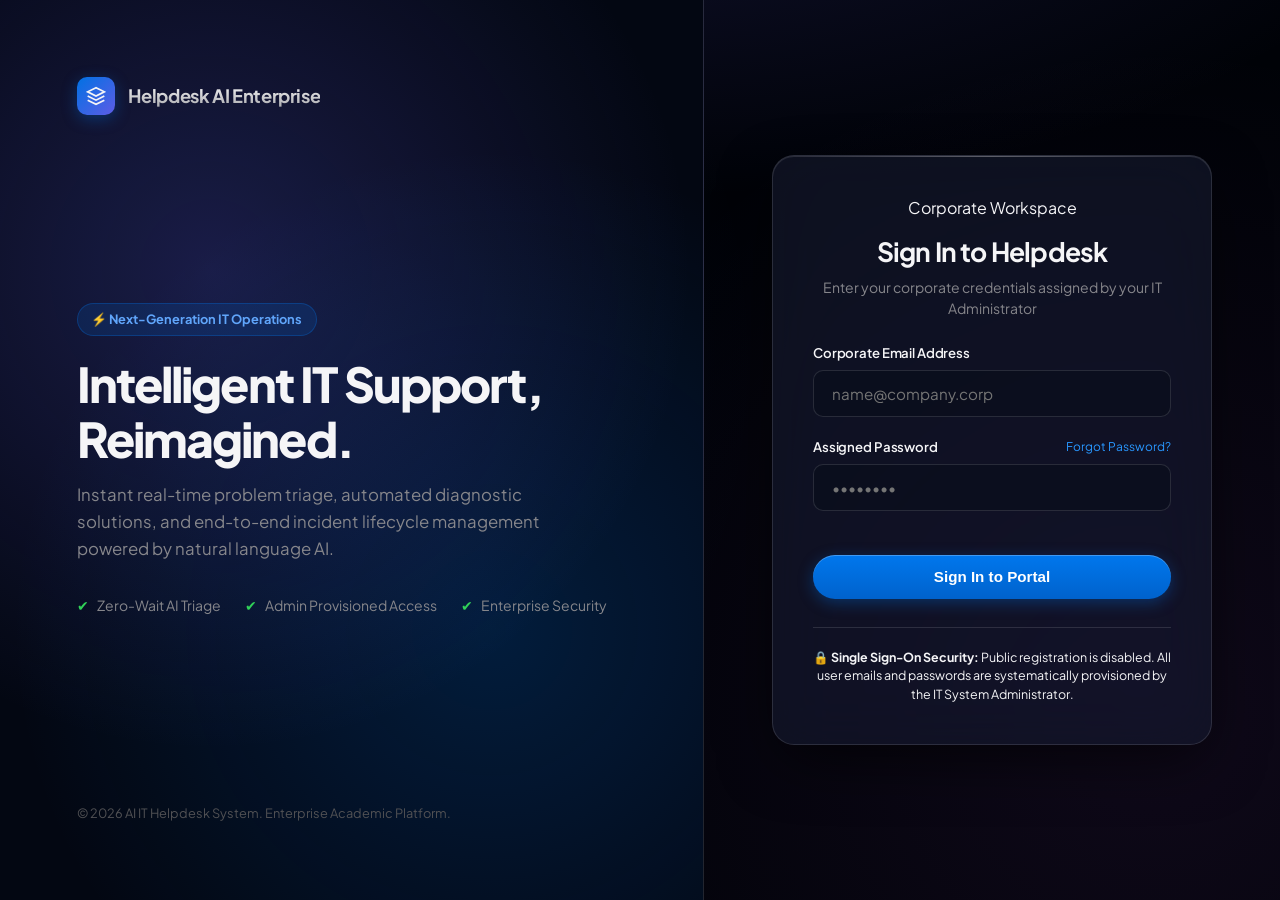
==== commit 7502677b: "feat: Admin-exclusive user provisioning, directory management, and password assignment engine" ====
--- a/frontend/index.html
+++ b/frontend/index.html
@@ -4,7 +4,7 @@
 <head>
   <meta charset="UTF-8">
   <meta name="viewport" content="width=device-width, initial-scale=1.0">
-  <title>Enterprise Portal | AI IT Support & Helpdesk</title>
+  <title>Enterprise Sign In | AI IT Support & Helpdesk</title>
   <link rel="stylesheet" href="css/style.css">
 </head>
 
@@ -14,7 +14,11 @@
     <!-- Left Hero Branding Panel (Apple Style) -->
     <div class="auth-hero-panel">
       <div class="brand">
-        <div class="brand-icon"></div>
+        <div class="brand-icon">
+          <svg width="20" height="20" viewBox="0 0 24 24" fill="none" stroke="currentColor" stroke-width="2">
+            <path d="M12 2L2 7l10 5 10-5-10-5zM2 17l10 5 10-5M2 12l10 5 10-5"/>
+          </svg>
+        </div>
         <span>Helpdesk AI Enterprise</span>
       </div>
 
@@ -28,18 +32,18 @@
         </h1>
         <p style="font-size: 1.05rem; max-width: 480px; line-height: 1.6; margin-bottom: 2rem;">
           Instant real-time problem triage, automated diagnostic solutions, and end-to-end incident lifecycle management
-          powered by AI.
+          powered by natural language AI.
         </p>
 
         <div style="display: flex; gap: 1.5rem; color: var(--text-secondary); font-size: 0.875rem;">
           <div style="display: flex; align-items: center; gap: 0.5rem;">
-            <span style="color: var(--apple-green);">✔</span> Zero Wait Triage
+            <span style="color: var(--apple-green);">✔</span> Zero-Wait AI Triage
           </div>
           <div style="display: flex; align-items: center; gap: 0.5rem;">
-            <span style="color: var(--apple-green);">✔</span> Auto-Diagnostic Engine
+            <span style="color: var(--apple-green);">✔</span> Admin Provisioned Access
           </div>
           <div style="display: flex; align-items: center; gap: 0.5rem;">
-            <span style="color: var(--apple-green);">✔</span> Enterprise RBAC
+            <span style="color: var(--apple-green);">✔</span> Enterprise Security
           </div>
         </div>
       </div>
@@ -54,19 +58,9 @@
       <div class="glass-card" style="width: 100%; max-width: 440px; padding: clamp(1.75rem, 5vw, 2.5rem);">
 
         <div style="text-align: center; margin-bottom: 1.5rem;">
+          <div class="ai-tag" style="margin-bottom: 0.75rem; display: inline-flex;">Corporate Workspace</div>
           <h2 style="font-size: 1.65rem; margin-bottom: 0.35rem;" id="auth-heading">Sign In to Helpdesk</h2>
-          <p style="font-size: 0.875rem;" id="auth-subheading">Enter your corporate credentials to access your portal
-          </p>
-        </div>
-
-        <!-- Apple Segmented Control (Sign In / Register) -->
-        <div class="segmented-control">
-          <button type="button" class="segment-btn active" id="tab-login" onclick="switchAuthTab('login')">
-            Sign In
-          </button>
-          <button type="button" class="segment-btn" id="tab-register" onclick="switchAuthTab('register')">
-            Create Account
-          </button>
+          <p style="font-size: 0.875rem;" id="auth-subheading">Enter your corporate credentials assigned by your IT Administrator</p>
         </div>
 
         <!-- Notification Banner -->
@@ -78,16 +72,16 @@
         <form id="login-form">
           <div class="form-group">
             <label for="login-email">Corporate Email Address</label>
-            <input type="email" id="login-email" class="form-control" placeholder="name@company.com" required
+            <input type="email" id="login-email" class="form-control" placeholder="name@company.corp" required
               autocomplete="email">
           </div>
 
           <div class="form-group">
             <div style="display: flex; justify-content: space-between; align-items: center; margin-bottom: 0.45rem;">
-              <label for="login-password" style="margin-bottom: 0;">Password</label>
+              <label for="login-password" style="margin-bottom: 0;">Assigned Password</label>
               <a href="#"
-                onclick="alert('Please contact your IT System Administrator to reset your corporate password.'); return false;"
-                style="font-size: 0.75rem; color: var(--text-link);">Forgot?</a>
+                onclick="alert('Access accounts and credentials are exclusively issued and managed by your Systems Administrator. Please contact your IT department for assistance.'); return false;"
+                style="font-size: 0.75rem; color: var(--text-link);">Forgot Password?</a>
             </div>
             <input type="password" id="login-password" class="form-control" placeholder="••••••••" required
               autocomplete="current-password">
@@ -98,42 +92,12 @@
           </button>
         </form>
 
-        <!-- Create Account Form (Initially Hidden) -->
-        <form id="register-form" style="display: none;">
-          <div class="form-group">
-            <label for="reg-name">Full Name</label>
-            <input type="text" id="reg-name" class="form-control" placeholder="e.g. John Doe" required>
-          </div>
-
-          <div class="form-group">
-            <label for="reg-email">Work Email</label>
-            <input type="email" id="reg-email" class="form-control" placeholder="name@company.com" required>
-          </div>
-
-          <div class="form-group">
-            <label for="reg-password">Password (Minimum 6 characters)</label>
-            <input type="password" id="reg-password" class="form-control" placeholder="••••••••" required minlength="6">
-          </div>
-
-          <div class="form-group">
-            <label for="reg-department">Department / Team</label>
-            <input type="text" id="reg-department" class="form-control"
-              placeholder="e.g. Engineering, Finance, Marketing" required>
-          </div>
-
-          <div class="form-group">
-            <label for="reg-role">Account Role</label>
-            <select id="reg-role" class="form-control" required>
-              <option value="EMPLOYEE">👤 Employee (Submit & Track Tickets)</option>
-              <option value="IT_STAFF">🛠️ IT Support Staff (Triage & Resolve)</option>
-              <option value="ADMIN">👑 Administrator (Full System Analytics)</option>
-            </select>
-          </div>
-
-          <button type="submit" id="register-btn" class="btn btn-primary btn-block" style="margin-top: 1.5rem;">
-            Complete Registration
-          </button>
-        </form>
+        <!-- Enterprise Notice Footnote -->
+        <div style="margin-top: 1.75rem; padding-top: 1.25rem; border-top: 1px solid var(--apple-glass-border); text-align: center;">
+          <p style="font-size: 0.78rem; color: var(--text-muted); line-height: 1.5;">
+            🔒 <strong>Single Sign-On Security:</strong> Public registration is disabled. All user emails and passwords are systematically provisioned by the IT System Administrator.
+          </p>
+        </div>
 
       </div>
     </div>
@@ -144,31 +108,7 @@
   <script src="js/auth.js"></script>
   <script>
     const loginForm = document.getElementById('login-form');
-    const registerForm = document.getElementById('register-form');
-    const tabLogin = document.getElementById('tab-login');
-    const tabRegister = document.getElementById('tab-register');
     const authAlert = document.getElementById('auth-alert');
-    const authHeading = document.getElementById('auth-heading');
-    const authSubheading = document.getElementById('auth-subheading');
-
-    function switchAuthTab(mode) {
-      hideAlert();
-      if (mode === 'register') {
-        tabLogin.classList.remove('active');
-        tabRegister.classList.add('active');
-        loginForm.style.display = 'none';
-        registerForm.style.display = 'block';
-        authHeading.textContent = 'Create New Account';
-        authSubheading.textContent = 'Register your profile to access IT support services';
-      } else {
-        tabRegister.classList.remove('active');
-        tabLogin.classList.add('active');
-        registerForm.style.display = 'none';
-        loginForm.style.display = 'block';
-        authHeading.textContent = 'Sign In to Helpdesk';
-        authSubheading.textContent = 'Enter your corporate credentials to access your portal';
-      }
-    }
 
     function showAlert(msg, isSuccess = false) {
       authAlert.style.display = 'block';
@@ -201,39 +141,9 @@
         Auth.setUser(res.user);
         Auth.redirectByRole(res.user.role);
       } else {
-        showAlert(res.message || 'Invalid email or password. Please try again.');
-      }
-    });
-
-    // Real Registration Handler
-    registerForm.addEventListener('submit', async (e) => {
-      e.preventDefault();
-      hideAlert();
-      const name = document.getElementById('reg-name').value.trim();
-      const email = document.getElementById('reg-email').value.trim();
-      const password = document.getElementById('reg-password').value;
-      const department = document.getElementById('reg-department').value.trim();
-      const role = document.getElementById('reg-role').value;
-      const btn = document.getElementById('register-btn');
-
-      btn.disabled = true;
-      btn.textContent = 'Creating Account...';
-
-      const res = await API.register(name, email, password, role, department);
-      btn.disabled = false;
-      btn.textContent = 'Complete Registration';
-
-      if (res && res.success && res.user) {
-        showAlert('Account created successfully! Redirecting...', true);
-        Auth.setUser(res.user);
-        setTimeout(() => {
-          Auth.redirectByRole(res.user.role);
-        }, 600);
-      } else {
-        showAlert(res.message || 'Registration failed. Please check your details.');
+        showAlert(res.message || 'Invalid email or password. Please verify credentials with your IT Administrator.');
       }
     });
   </script>
 </body>
-
 </html>
--- a/frontend/css/style.css
+++ b/frontend/css/style.css
@@ -680,6 +680,100 @@
   padding: clamp(1.5rem, 5vw, 3.5rem);
 }
 
+.btn-danger {
+  background: linear-gradient(180deg, #ff453a 0%, #d63026 100%);
+  color: white;
+  font-weight: 600;
+  box-shadow: 0 4px 15px var(--apple-danger-glow);
+}
+
+.btn-danger:hover {
+  background: linear-gradient(180deg, #ff5b52 0%, #e03b31 100%);
+  box-shadow: 0 6px 20px var(--apple-danger-glow);
+}
+
+/* ==========================================================
+    Apple Glass Modal & Dialogs
+   ========================================================== */
+.apple-modal-overlay {
+  position: fixed;
+  top: 0;
+  left: 0;
+  right: 0;
+  bottom: 0;
+  background: rgba(0, 0, 0, 0.7);
+  backdrop-filter: blur(16px);
+  -webkit-backdrop-filter: blur(16px);
+  display: none;
+  align-items: center;
+  justify-content: center;
+  z-index: 1000;
+  padding: 1.5rem;
+  opacity: 0;
+  transition: opacity 0.25s ease;
+}
+
+.apple-modal-overlay.active {
+  display: flex;
+  opacity: 1;
+}
+
+.apple-modal {
+  background: rgba(18, 24, 38, 0.92);
+  border: 1px solid var(--apple-glass-border);
+  border-radius: var(--radius-lg);
+  box-shadow: 0 24px 60px rgba(0, 0, 0, 0.8), 0 0 40px rgba(0, 113, 227, 0.15);
+  width: 100%;
+  max-width: 480px;
+  padding: 2rem;
+  transform: scale(0.95);
+  transition: transform 0.25s cubic-bezier(0.16, 1, 0.3, 1);
+}
+
+.apple-modal-overlay.active .apple-modal {
+  transform: scale(1);
+}
+
+.apple-modal-header {
+  display: flex;
+  justify-content: space-between;
+  align-items: center;
+  margin-bottom: 1.25rem;
+}
+
+.apple-modal-close {
+  background: rgba(255, 255, 255, 0.08);
+  border: 1px solid var(--apple-glass-border);
+  color: var(--text-secondary);
+  border-radius: var(--radius-full);
+  width: 32px;
+  height: 32px;
+  display: flex;
+  align-items: center;
+  justify-content: center;
+  cursor: pointer;
+  transition: var(--transition);
+}
+
+.apple-modal-close:hover {
+  background: rgba(255, 255, 255, 0.18);
+  color: white;
+}
+
+/* User Directory Avatar & Badges */
+.user-dir-avatar {
+  width: 36px;
+  height: 36px;
+  border-radius: var(--radius-full);
+  display: flex;
+  align-items: center;
+  justify-content: center;
+  font-weight: 700;
+  font-size: 0.85rem;
+  color: white;
+  border: 1px solid rgba(255, 255, 255, 0.2);
+}
+
 /* Responsive Media Queries */
 @media (max-width: 1024px) {
   .auth-split-wrapper {
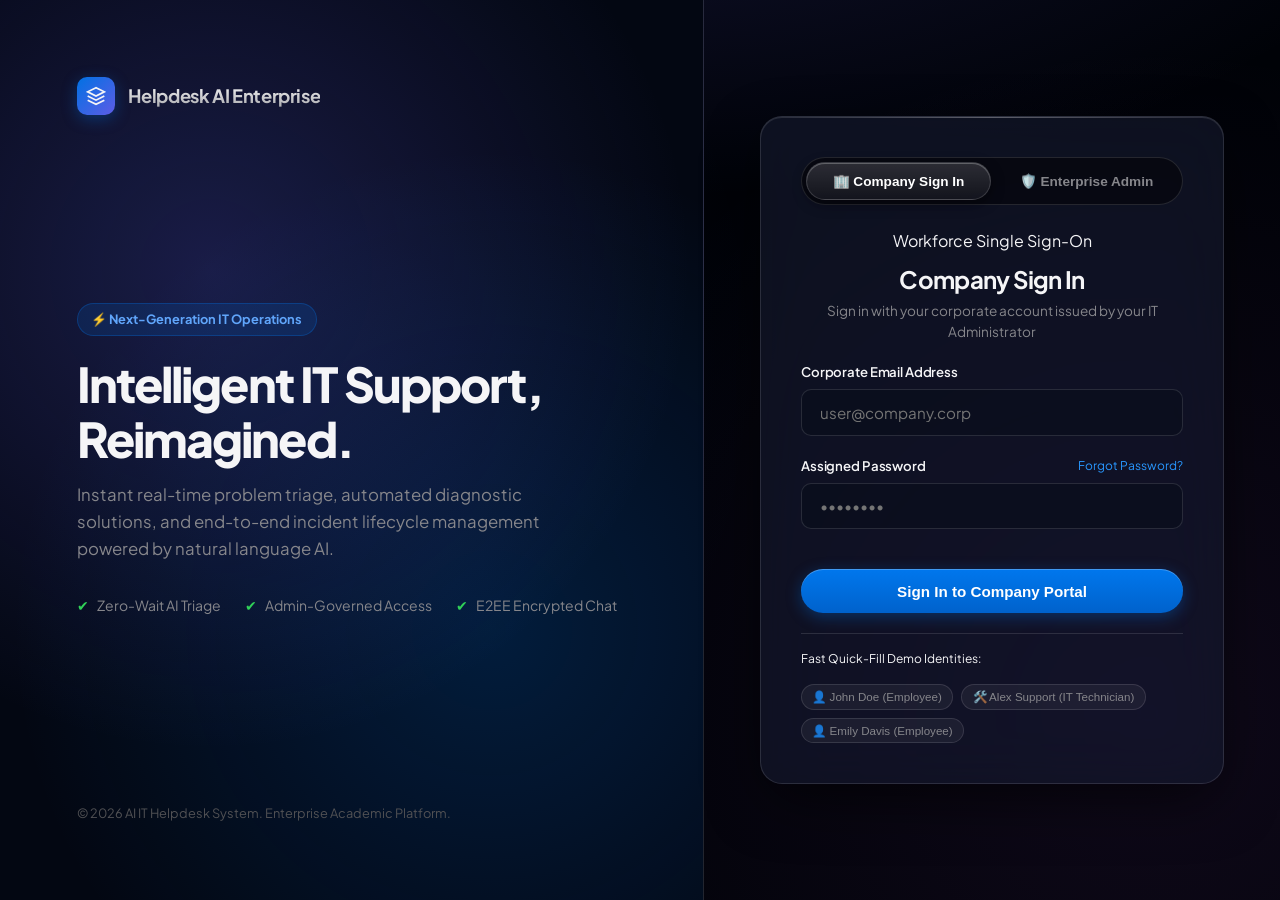
==== commit ec04e622: "feat: add access slider, admin passkey auth, enterprise registration with email verification and ini" ====
--- a/frontend/index.html
+++ b/frontend/index.html
@@ -4,7 +4,7 @@
 <head>
   <meta charset="UTF-8">
   <meta name="viewport" content="width=device-width, initial-scale=1.0">
-  <title>Enterprise Sign In | AI IT Support & Helpdesk</title>
+  <title>Enterprise Access Portal | AI IT Support & Helpdesk</title>
   <link rel="stylesheet" href="css/style.css">
 </head>
 
@@ -40,10 +40,10 @@
             <span style="color: var(--apple-green);">✔</span> Zero-Wait AI Triage
           </div>
           <div style="display: flex; align-items: center; gap: 0.5rem;">
-            <span style="color: var(--apple-green);">✔</span> Admin Provisioned Access
+            <span style="color: var(--apple-green);">✔</span> Admin-Governed Access
           </div>
           <div style="display: flex; align-items: center; gap: 0.5rem;">
-            <span style="color: var(--apple-green);">✔</span> Enterprise Security
+            <span style="color: var(--apple-green);">✔</span> E2EE Encrypted Chat
           </div>
         </div>
       </div>
@@ -55,12 +55,16 @@
 
     <!-- Right Authentication Form Panel -->
     <div class="auth-form-panel">
-      <div class="glass-card" style="width: 100%; max-width: 440px; padding: clamp(1.75rem, 5vw, 2.5rem);">
-
-        <div style="text-align: center; margin-bottom: 1.5rem;">
-          <div class="ai-tag" style="margin-bottom: 0.75rem; display: inline-flex;">Corporate Workspace</div>
-          <h2 style="font-size: 1.65rem; margin-bottom: 0.35rem;" id="auth-heading">Sign In to Helpdesk</h2>
-          <p style="font-size: 0.875rem;" id="auth-subheading">Enter your corporate credentials assigned by your IT Administrator</p>
+      <div class="glass-card" style="width: 100%; max-width: 490px; padding: clamp(1.75rem, 4vw, 2.5rem);">
+
+        <!--  Main Top Slider Switcher -->
+        <div class="segmented-slider">
+          <button type="button" class="slider-tab active" id="tab-workforce" onclick="switchMainPortal('workforce')">
+            🏢 Company Sign In
+          </button>
+          <button type="button" class="slider-tab" id="tab-admin" onclick="switchMainPortal('admin')">
+            🛡️ Enterprise Admin
+          </button>
         </div>
 
         <!-- Notification Banner -->
@@ -68,35 +72,271 @@
           style="display: none; padding: 0.75rem 1rem; border-radius: var(--radius-sm); font-size: 0.85rem; margin-bottom: 1.25rem;">
         </div>
 
-        <!-- Sign In Form -->
-        <form id="login-form">
-          <div class="form-group">
-            <label for="login-email">Corporate Email Address</label>
-            <input type="email" id="login-email" class="form-control" placeholder="name@company.corp" required
-              autocomplete="email">
-          </div>
-
-          <div class="form-group">
-            <div style="display: flex; justify-content: space-between; align-items: center; margin-bottom: 0.45rem;">
-              <label for="login-password" style="margin-bottom: 0;">Assigned Password</label>
-              <a href="#"
-                onclick="alert('Access accounts and credentials are exclusively issued and managed by your Systems Administrator. Please contact your IT department for assistance.'); return false;"
-                style="font-size: 0.75rem; color: var(--text-link);">Forgot Password?</a>
-            </div>
-            <input type="password" id="login-password" class="form-control" placeholder="••••••••" required
-              autocomplete="current-password">
-          </div>
-
-          <button type="submit" id="login-btn" class="btn btn-primary btn-block" style="margin-top: 1.5rem;">
-            Sign In to Portal
-          </button>
-        </form>
-
-        <!-- Enterprise Notice Footnote -->
-        <div style="margin-top: 1.75rem; padding-top: 1.25rem; border-top: 1px solid var(--apple-glass-border); text-align: center;">
-          <p style="font-size: 0.78rem; color: var(--text-muted); line-height: 1.5;">
-            🔒 <strong>Single Sign-On Security:</strong> Public registration is disabled. All user emails and passwords are systematically provisioned by the IT System Administrator.
-          </p>
+        <!-- ========================================================================= -->
+        <!-- MODE 1: Company Workforce Sign In (Employee & IT Technician) -->
+        <!-- ========================================================================= -->
+        <div id="panel-workforce">
+          <div style="text-align: center; margin-bottom: 1.25rem;">
+            <div class="ai-tag" style="margin-bottom: 0.5rem; display: inline-flex;">Workforce Single Sign-On</div>
+            <h2 style="font-size: 1.5rem; margin-bottom: 0.25rem;">Company Sign In</h2>
+            <p style="font-size: 0.85rem;">Sign in with your corporate account issued by your IT Administrator</p>
+          </div>
+
+          <form id="workforce-login-form">
+            <div class="form-group">
+              <label for="wf-email">Corporate Email Address</label>
+              <input type="email" id="wf-email" class="form-control" placeholder="user@company.corp" required autocomplete="email">
+            </div>
+
+            <div class="form-group">
+              <div style="display: flex; justify-content: space-between; align-items: center; margin-bottom: 0.45rem;">
+                <label for="wf-password" style="margin-bottom: 0;">Assigned Password</label>
+                <a href="#" onclick="alert('Accounts and passwords are exclusively provisioned and managed by your Systems Administrator. Please reach out to your IT department.'); return false;" style="font-size: 0.75rem; color: var(--text-link);">Forgot Password?</a>
+              </div>
+              <input type="password" id="wf-password" class="form-control" placeholder="••••••••" required autocomplete="current-password">
+            </div>
+
+            <button type="submit" id="wf-login-btn" class="btn btn-primary btn-block" style="margin-top: 1.25rem;">
+              Sign In to Company Portal
+            </button>
+          </form>
+
+          <!-- Fast Demo Quick-Fill Identity Chips -->
+          <div style="margin-top: 1.25rem; padding-top: 1rem; border-top: 1px solid var(--apple-glass-border);">
+            <div style="font-size: 0.75rem; color: var(--text-muted); margin-bottom: 0.5rem;">Fast Quick-Fill Demo Identities:</div>
+            <div class="demo-identity-chips">
+              <button type="button" class="demo-chip" onclick="quickFillWorkforce('john.doe@company.com', 'employee123')">
+                👤 John Doe (Employee)
+              </button>
+              <button type="button" class="demo-chip" onclick="quickFillWorkforce('alex.staff@helpdesk.com', 'staff123')">
+                🛠️ Alex Support (IT Technician)
+              </button>
+              <button type="button" class="demo-chip" onclick="quickFillWorkforce('emily.davis@company.com', 'employee123')">
+                👤 Emily Davis (Employee)
+              </button>
+            </div>
+          </div>
+        </div>
+
+        <!-- ========================================================================= -->
+        <!-- MODE 2: Enterprise Administrator (Passkey Sign In + Create Enterprise Wizard) -->
+        <!-- ========================================================================= -->
+        <div id="panel-admin" style="display: none;">
+
+          <!-- Sub Switcher: Admin Sign In vs Create Enterprise -->
+          <div class="sub-switcher">
+            <button type="button" class="sub-switch-btn active" id="sub-btn-signin" onclick="switchAdminSubView('signin')">
+              🔑 Admin Sign In
+            </button>
+            <button type="button" class="sub-switch-btn" id="sub-btn-create" onclick="switchAdminSubView('create')">
+              ✨ Create Enterprise
+            </button>
+          </div>
+
+          <!-- SUB-VIEW A: Admin Sign In with Passkey / Password -->
+          <div id="admin-subview-signin">
+            <div style="text-align: center; margin-bottom: 1.25rem;">
+              <div class="ai-tag" style="margin-bottom: 0.5rem; display: inline-flex;">Executive Security Gate</div>
+              <h2 style="font-size: 1.5rem; margin-bottom: 0.25rem;">Administrator Console</h2>
+              <p style="font-size: 0.85rem;">Authenticate with your administrative email and master security passkey</p>
+            </div>
+
+            <form id="admin-login-form">
+              <div class="form-group">
+                <label for="adm-email">Administrator Email / Username</label>
+                <input type="email" id="adm-email" class="form-control" placeholder="admin@enterprise.corp" required autocomplete="username">
+              </div>
+
+              <div class="form-group">
+                <div style="display: flex; justify-content: space-between; align-items: center; margin-bottom: 0.45rem;">
+                  <label for="adm-passkey" style="margin-bottom: 0;">Master Security Passkey / Password</label>
+                  <span style="font-size: 0.72rem; color: #60a5fa; background: rgba(0, 113, 227, 0.15); padding: 0.1rem 0.4rem; border-radius: 4px;">🔑 Passkey Enabled</span>
+                </div>
+                <input type="password" id="adm-passkey" class="form-control" placeholder="••••••••" required autocomplete="current-password">
+              </div>
+
+              <button type="submit" id="adm-login-btn" class="btn btn-primary btn-block" style="margin-top: 1.25rem;">
+                Authenticate Admin Console
+              </button>
+            </form>
+
+            <div style="margin-top: 1.25rem; padding-top: 1rem; border-top: 1px solid var(--apple-glass-border);">
+              <div style="font-size: 0.75rem; color: var(--text-muted); margin-bottom: 0.5rem;">Fast Quick-Fill Demo Admin:</div>
+              <div class="demo-identity-chips">
+                <button type="button" class="demo-chip" onclick="quickFillAdmin('admin@helpdesk.com', 'admin123')">
+                  🛡️ Master Administrator (admin@helpdesk.com)
+                </button>
+              </div>
+            </div>
+          </div>
+
+          <!-- SUB-VIEW B: Create Enterprise Multi-Step Onboarding Wizard -->
+          <div id="admin-subview-create" style="display: none;">
+
+            <!-- Step Progress Indicator -->
+            <div class="wizard-steps">
+              <div class="wizard-step-node active" id="step-node-1">1</div>
+              <div class="wizard-step-node" id="step-node-2">2</div>
+              <div class="wizard-step-node" id="step-node-3">3</div>
+            </div>
+
+            <!-- STEP 1: Enterprise Details & Admin Account -->
+            <div id="wizard-step-1">
+              <div style="text-align: center; margin-bottom: 1rem;">
+                <h3 style="font-size: 1.25rem; margin-bottom: 0.2rem;">Register Organization</h3>
+                <p style="font-size: 0.8rem;">Enter your company profile and administrative authority credentials</p>
+              </div>
+
+              <form id="enterprise-step1-form">
+                <div style="display: grid; grid-template-columns: 1fr 1fr; gap: 0.75rem;">
+                  <div class="form-group">
+                    <label for="ent-admin-name">Admin Full Name</label>
+                    <input type="text" id="ent-admin-name" class="form-control" placeholder="e.g. Sarah Connor" required>
+                  </div>
+                  <div class="form-group">
+                    <label for="ent-admin-email">Admin Corporate Email</label>
+                    <input type="email" id="ent-admin-email" class="form-control" placeholder="admin@acme.corp" required>
+                  </div>
+                </div>
+
+                <div class="form-group">
+                  <label for="ent-company-name">Enterprise / Company Name</label>
+                  <input type="text" id="ent-company-name" class="form-control" placeholder="e.g. Acme Corporation Global" required>
+                </div>
+
+                <div style="display: grid; grid-template-columns: 1fr 1fr; gap: 0.75rem;">
+                  <div class="form-group">
+                    <label for="ent-company-location">Headquarters / Location</label>
+                    <input type="text" id="ent-company-location" class="form-control" placeholder="e.g. San Francisco, CA" required>
+                  </div>
+                  <div class="form-group">
+                    <label for="ent-company-phone">Support Desk Phone</label>
+                    <input type="tel" id="ent-company-phone" class="form-control" placeholder="+1 (800) 555-0199">
+                  </div>
+                </div>
+
+                <div class="form-group">
+                  <label for="ent-company-details">Industry / Organizational Scope</label>
+                  <input type="text" id="ent-company-details" class="form-control" placeholder="e.g. Cloud Infrastructure & FinTech">
+                </div>
+
+                <div style="display: grid; grid-template-columns: 1fr 1fr; gap: 0.75rem;">
+                  <div class="form-group">
+                    <label for="ent-password">Master Password</label>
+                    <input type="password" id="ent-password" class="form-control" placeholder="••••••••" required minlength="6">
+                  </div>
+                  <div class="form-group">
+                    <label for="ent-confirm-password">Confirm Password</label>
+                    <input type="password" id="ent-confirm-password" class="form-control" placeholder="••••••••" required minlength="6">
+                  </div>
+                </div>
+
+                <button type="submit" id="ent-step1-btn" class="btn btn-primary btn-block" style="margin-top: 1rem;">
+                  Continue to Email Verification →
+                </button>
+              </form>
+            </div>
+
+            <!-- STEP 2: Email Verification Code (Code / Link) -->
+            <div id="wizard-step-2" style="display: none;">
+              <div style="text-align: center; margin-bottom: 1rem;">
+                <h3 style="font-size: 1.25rem; margin-bottom: 0.2rem;">Verify Corporate Email</h3>
+                <p style="font-size: 0.8rem;">Enter the 6-digit security code dispatched to your corporate administrator email</p>
+              </div>
+
+              <!-- High-End Simulated Apple Mail Dispatch Preview -->
+              <div class="mail-mock-card">
+                <div class="mail-mock-header">
+                  <span>📬 <strong>Enterprise Mail Gate</strong> (noreply@helpdesk.corp)</span>
+                  <span style="color: var(--apple-green); font-weight: 600;">✓ Dispatched</span>
+                </div>
+                <div style="font-size: 0.8rem; color: #fff; margin-bottom: 0.35rem;">
+                  <strong>To:</strong> <span id="mail-preview-recipient" style="color: #60a5fa; font-family: monospace;">admin@acme.corp</span>
+                </div>
+                <div style="font-size: 0.8rem; color: var(--text-muted); margin-bottom: 0.75rem;">
+                  <strong>Subject:</strong> 🔐 Your Enterprise Activation Code for <span id="mail-preview-company">Acme Corp</span>
+                </div>
+                <div style="text-align: center;">
+                  <div style="font-size: 0.75rem; color: var(--text-secondary);">Your Security Verification Code is:</div>
+                  <div class="mail-code-badge" id="mail-preview-code">------</div>
+                </div>
+                <div style="text-align: center; margin-top: 0.5rem;">
+                  <button type="button" class="btn btn-outline btn-sm" onclick="autoFillVerificationCode()" style="font-size: 0.75rem;">
+                    ⚡ Click to Auto-Fill Code
+                  </button>
+                </div>
+              </div>
+
+              <form id="enterprise-step2-form">
+                <div class="form-group" style="text-align: center;">
+                  <label for="ent-verify-code">Enter 6-Digit Verification Code</label>
+                  <input type="text" id="ent-verify-code" class="form-control" placeholder="123456" maxlength="6"
+                    style="font-family: 'JetBrains Mono', monospace; font-size: 1.4rem; letter-spacing: 0.25em; text-align: center; font-weight: 700;" required>
+                </div>
+
+                <div style="display: flex; gap: 0.75rem; margin-top: 1rem;">
+                  <button type="button" class="btn btn-secondary" style="flex: 1;" onclick="goToWizardStep(1)">
+                    ← Back
+                  </button>
+                  <button type="submit" id="ent-step2-btn" class="btn btn-primary" style="flex: 2;">
+                    Verify & Activate →
+                  </button>
+                </div>
+              </form>
+            </div>
+
+            <!-- STEP 3: Initial Team Provisioning (Employee ID & IT Technician ID) -->
+            <div id="wizard-step-3" style="display: none;">
+              <div style="text-align: center; margin-bottom: 1rem;">
+                <div class="ai-tag" style="margin-bottom: 0.4rem; display: inline-flex;">Enterprise Activated</div>
+                <h3 style="font-size: 1.25rem; margin-bottom: 0.2rem;">Initial Team Provisioning</h3>
+                <p style="font-size: 0.8rem;">Create your foundational Employee ID and IT Technician ID now:</p>
+              </div>
+
+              <form id="enterprise-step3-form">
+                <!-- Initial Employee ID Box -->
+                <div style="background: rgba(255, 255, 255, 0.03); border: 1px solid var(--apple-glass-border); border-radius: var(--radius-sm); padding: 0.85rem; margin-bottom: 0.85rem;">
+                  <div style="font-size: 0.8rem; font-weight: 700; color: #30d158; margin-bottom: 0.5rem; display: flex; align-items: center; gap: 0.35rem;">
+                    👤 Initial Employee ID (Ticket Submitter)
+                  </div>
+                  <div style="display: grid; grid-template-columns: 1fr 1fr; gap: 0.5rem;">
+                    <input type="text" id="onb-emp-name" class="form-control" style="font-size: 0.8rem; padding: 0.5rem;" placeholder="Employee Full Name" value="John Doe">
+                    <input type="email" id="onb-emp-email" class="form-control" style="font-size: 0.8rem; padding: 0.5rem;" placeholder="employee@company.corp" value="john.doe@company.corp">
+                  </div>
+                  <div style="display: grid; grid-template-columns: 1fr 1fr; gap: 0.5rem; margin-top: 0.5rem;">
+                    <input type="password" id="onb-emp-pass" class="form-control" style="font-size: 0.8rem; padding: 0.5rem;" placeholder="Password" value="employee123">
+                    <input type="text" id="onb-emp-dept" class="form-control" style="font-size: 0.8rem; padding: 0.5rem;" placeholder="Department" value="Finance">
+                  </div>
+                </div>
+
+                <!-- Initial IT Technician ID Box -->
+                <div style="background: rgba(255, 255, 255, 0.03); border: 1px solid var(--apple-glass-border); border-radius: var(--radius-sm); padding: 0.85rem; margin-bottom: 0.85rem;">
+                  <div style="font-size: 0.8rem; font-weight: 700; color: #60a5fa; margin-bottom: 0.5rem; display: flex; align-items: center; gap: 0.35rem;">
+                    🛠️ Initial IT Technician ID (Support Engineer)
+                  </div>
+                  <div style="display: grid; grid-template-columns: 1fr 1fr; gap: 0.5rem;">
+                    <input type="text" id="onb-tech-name" class="form-control" style="font-size: 0.8rem; padding: 0.5rem;" placeholder="Technician Full Name" value="Alex Support">
+                    <input type="email" id="onb-tech-email" class="form-control" style="font-size: 0.8rem; padding: 0.5rem;" placeholder="alex.tech@company.corp" value="alex.tech@company.corp">
+                  </div>
+                  <div style="display: grid; grid-template-columns: 1fr 1fr; gap: 0.5rem; margin-top: 0.5rem;">
+                    <input type="password" id="onb-tech-pass" class="form-control" style="font-size: 0.8rem; padding: 0.5rem;" placeholder="Password" value="staff123">
+                    <input type="text" id="onb-tech-dept" class="form-control" style="font-size: 0.8rem; padding: 0.5rem;" placeholder="Department" value="IT Tier-1">
+                  </div>
+                </div>
+
+                <div style="display: flex; flex-direction: column; gap: 0.5rem; margin-top: 1rem;">
+                  <button type="submit" id="onb-finish-btn" class="btn btn-primary btn-block">
+                    🚀 Provision Team & Enter Dashboard
+                  </button>
+                  <button type="button" class="btn btn-secondary btn-block btn-sm" onclick="finishOnboardingAndLaunch()">
+                    Skip Initial Team & Enter Dashboard
+                  </button>
+                </div>
+              </form>
+            </div>
+
+          </div>
+
         </div>
 
       </div>
@@ -107,7 +347,11 @@
   <script src="js/api.js"></script>
   <script src="js/auth.js"></script>
   <script>
-    const loginForm = document.getElementById('login-form');
+    // State Variables
+    let currentMainPortal = 'workforce';
+    let currentAdminSubView = 'signin';
+    let registeredEnterpriseData = null;
+
     const authAlert = document.getElementById('auth-alert');
 
     function showAlert(msg, isSuccess = false) {
@@ -122,20 +366,103 @@
       authAlert.style.display = 'none';
     }
 
-    // Real Sign In Handler
-    loginForm.addEventListener('submit', async (e) => {
+    // 1. Main Slider Switching: Workforce vs Admin
+    function switchMainPortal(portal) {
+      currentMainPortal = portal;
+      hideAlert();
+      const tabWorkforce = document.getElementById('tab-workforce');
+      const tabAdmin = document.getElementById('tab-admin');
+      const panelWorkforce = document.getElementById('panel-workforce');
+      const panelAdmin = document.getElementById('panel-admin');
+
+      if (portal === 'admin') {
+        tabWorkforce.classList.remove('active');
+        tabAdmin.classList.add('active');
+        panelWorkforce.style.display = 'none';
+        panelAdmin.style.display = 'block';
+      } else {
+        tabAdmin.classList.remove('active');
+        tabWorkforce.classList.add('active');
+        panelAdmin.style.display = 'none';
+        panelWorkforce.style.display = 'block';
+      }
+    }
+
+    // 2. Admin Sub-View Switching: Sign In vs Create Enterprise
+    function switchAdminSubView(subview) {
+      currentAdminSubView = subview;
+      hideAlert();
+      const btnSignin = document.getElementById('sub-btn-signin');
+      const btnCreate = document.getElementById('sub-btn-create');
+      const viewSignin = document.getElementById('admin-subview-signin');
+      const viewCreate = document.getElementById('admin-subview-create');
+
+      if (subview === 'create') {
+        btnSignin.classList.remove('active');
+        btnCreate.classList.add('active');
+        viewSignin.style.display = 'none';
+        viewCreate.style.display = 'block';
+        goToWizardStep(1);
+      } else {
+        btnCreate.classList.remove('active');
+        btnSignin.classList.add('active');
+        viewCreate.style.display = 'none';
+        viewSignin.style.display = 'block';
+      }
+    }
+
+    // Wizard Step Controller
+    function goToWizardStep(step) {
+      document.getElementById('wizard-step-1').style.display = step === 1 ? 'block' : 'none';
+      document.getElementById('wizard-step-2').style.display = step === 2 ? 'block' : 'none';
+      document.getElementById('wizard-step-3').style.display = step === 3 ? 'block' : 'none';
+
+      const node1 = document.getElementById('step-node-1');
+      const node2 = document.getElementById('step-node-2');
+      const node3 = document.getElementById('step-node-3');
+
+      node1.className = 'wizard-step-node' + (step === 1 ? ' active' : ' completed');
+      node2.className = 'wizard-step-node' + (step === 2 ? ' active' : (step > 2 ? ' completed' : ''));
+      node3.className = 'wizard-step-node' + (step === 3 ? ' active' : '');
+    }
+
+    // Quick Fill Helpers
+    function quickFillWorkforce(email, password) {
+      document.getElementById('wf-email').value = email;
+      document.getElementById('wf-password').value = password;
+    }
+
+    function quickFillAdmin(email, password) {
+      document.getElementById('adm-email').value = email;
+      document.getElementById('adm-passkey').value = password;
+    }
+
+    function autoFillVerificationCode() {
+      if (registeredEnterpriseData && registeredEnterpriseData.verificationCode) {
+        document.getElementById('ent-verify-code').value = registeredEnterpriseData.verificationCode;
+      } else {
+        document.getElementById('ent-verify-code').value = '123456';
+      }
+    }
+
+    // =========================================================================
+    // HANDLERS
+    // =========================================================================
+
+    // 1. Workforce Login Handler
+    document.getElementById('workforce-login-form').addEventListener('submit', async (e) => {
       e.preventDefault();
       hideAlert();
-      const email = document.getElementById('login-email').value.trim();
-      const password = document.getElementById('login-password').value;
-      const btn = document.getElementById('login-btn');
+      const email = document.getElementById('wf-email').value.trim();
+      const password = document.getElementById('wf-password').value;
+      const btn = document.getElementById('wf-login-btn');
 
       btn.disabled = true;
-      btn.textContent = 'Authenticating...';
+      btn.textContent = 'Authenticating Workforce...';
 
       const res = await API.login(email, password);
       btn.disabled = false;
-      btn.textContent = 'Sign In to Portal';
+      btn.textContent = 'Sign In to Company Portal';
 
       if (res && res.success && res.user) {
         Auth.setUser(res.user);
@@ -144,6 +471,157 @@
         showAlert(res.message || 'Invalid email or password. Please verify credentials with your IT Administrator.');
       }
     });
+
+    // 2. Admin Sign In with Passkey Handler
+    document.getElementById('admin-login-form').addEventListener('submit', async (e) => {
+      e.preventDefault();
+      hideAlert();
+      const email = document.getElementById('adm-email').value.trim();
+      const password = document.getElementById('adm-passkey').value;
+      const btn = document.getElementById('adm-login-btn');
+
+      btn.disabled = true;
+      btn.textContent = 'Verifying Passkey...';
+
+      const res = await API.login(email, password);
+      btn.disabled = false;
+      btn.textContent = 'Authenticate Admin Console';
+
+      if (res && res.success && res.user) {
+        if (res.user.role !== 'ADMIN') {
+          showAlert('Access restricted. Only verified Enterprise Administrators can enter the Command Console.');
+          return;
+        }
+        Auth.setUser(res.user);
+        window.location.href = 'admin-dashboard.html';
+      } else {
+        showAlert(res.message || 'Invalid administrator email or master passkey.');
+      }
+    });
+
+    // 3. Create Enterprise - Step 1 Submit (Register Profile)
+    document.getElementById('enterprise-step1-form').addEventListener('submit', async (e) => {
+      e.preventDefault();
+      hideAlert();
+
+      const adminName = document.getElementById('ent-admin-name').value.trim();
+      const adminEmail = document.getElementById('ent-admin-email').value.trim();
+      const companyName = document.getElementById('ent-company-name').value.trim();
+      const companyLocation = document.getElementById('ent-company-location').value.trim();
+      const companyPhone = document.getElementById('ent-company-phone').value.trim();
+      const companyDetails = document.getElementById('ent-company-details').value.trim();
+      const password = document.getElementById('ent-password').value;
+      const confirmPassword = document.getElementById('ent-confirm-password').value;
+      const btn = document.getElementById('ent-step1-btn');
+
+      if (password !== confirmPassword) {
+        showAlert('Passwords do not match. Please re-enter.');
+        return;
+      }
+
+      btn.disabled = true;
+      btn.textContent = 'Registering Enterprise...';
+
+      const res = await API.registerEnterprise({
+        adminName,
+        adminEmail,
+        companyName,
+        companyLocation,
+        companyPhone,
+        companyDetails,
+        password,
+        confirmPassword
+      });
+
+      btn.disabled = false;
+      btn.textContent = 'Continue to Email Verification →';
+
+      if (res && res.success) {
+        registeredEnterpriseData = res;
+        document.getElementById('mail-preview-recipient').textContent = adminEmail;
+        document.getElementById('mail-preview-company').textContent = companyName;
+        document.getElementById('mail-preview-code').textContent = res.verificationCode || '839214';
+
+        // Pre-fill initial team email domain suggestions
+        const domain = adminEmail.split('@')[1] || 'company.corp';
+        document.getElementById('onb-emp-email').value = `employee@${domain}`;
+        document.getElementById('onb-tech-email').value = `technician@${domain}`;
+
+        showAlert('Verification security code dispatched to your corporate email.', true);
+        goToWizardStep(2);
+      } else {
+        showAlert(res.message || 'Failed to register enterprise. Ensure email is unique.');
+      }
+    });
+
+    // 4. Create Enterprise - Step 2 Submit (Verify Code)
+    document.getElementById('enterprise-step2-form').addEventListener('submit', async (e) => {
+      e.preventDefault();
+      hideAlert();
+
+      const code = document.getElementById('ent-verify-code').value.trim();
+      const adminEmail = registeredEnterpriseData ? registeredEnterpriseData.adminEmail : document.getElementById('ent-admin-email').value.trim();
+      const btn = document.getElementById('ent-step2-btn');
+
+      btn.disabled = true;
+      btn.textContent = 'Verifying Code...';
+
+      const res = await API.verifyEnterprise(adminEmail, code);
+      btn.disabled = false;
+      btn.textContent = 'Verify & Activate →';
+
+      if (res && res.success) {
+        if (res.user) {
+          Auth.setUser(res.user);
+        }
+        showAlert('Enterprise workspace verified & activated successfully!', true);
+        goToWizardStep(3);
+      } else {
+        showAlert(res.message || 'Invalid verification code. Please check your email or use the code above.');
+      }
+    });
+
+    // 5. Create Enterprise - Step 3 Submit (Provision Initial Team)
+    document.getElementById('enterprise-step3-form').addEventListener('submit', async (e) => {
+      e.preventDefault();
+      hideAlert();
+
+      const adminEmail = registeredEnterpriseData ? registeredEnterpriseData.adminEmail : (Auth.getUser() ? Auth.getUser().email : '');
+      const empName = document.getElementById('onb-emp-name').value.trim();
+      const empEmail = document.getElementById('onb-emp-email').value.trim();
+      const empPass = document.getElementById('onb-emp-pass').value;
+      const empDept = document.getElementById('onb-emp-dept').value.trim();
+
+      const techName = document.getElementById('onb-tech-name').value.trim();
+      const techEmail = document.getElementById('onb-tech-email').value.trim();
+      const techPass = document.getElementById('onb-tech-pass').value;
+      const techDept = document.getElementById('onb-tech-dept').value.trim();
+
+      const btn = document.getElementById('onb-finish-btn');
+      btn.disabled = true;
+      btn.textContent = 'Provisioning Team...';
+
+      await API.provisionInitialTeam({
+        adminEmail,
+        employeeName: empName,
+        employeeEmail: empEmail,
+        employeePassword: empPass,
+        employeeDepartment: empDept,
+        technicianName: techName,
+        technicianEmail: techEmail,
+        technicianPassword: techPass,
+        technicianDepartment: techDept
+      });
+
+      finishOnboardingAndLaunch();
+    });
+
+    function finishOnboardingAndLaunch() {
+      showAlert('Launching your Executive Command Center...', true);
+      setTimeout(() => {
+        window.location.href = 'admin-dashboard.html';
+      }, 700);
+    }
   </script>
 </body>
 </html>
--- a/frontend/css/style.css
+++ b/frontend/css/style.css
@@ -804,3 +804,186 @@
     grid-template-columns: 1fr;
   }
 }
+
+/* ==========================================================
+    Apple Segmented Slider & Enterprise Wizard Controls
+   ========================================================== */
+.segmented-slider {
+  display: flex;
+  background: rgba(0, 0, 0, 0.45);
+  padding: 4px;
+  border-radius: var(--radius-full);
+  border: 1px solid var(--apple-glass-border);
+  margin-bottom: 1.5rem;
+  position: relative;
+  gap: 4px;
+}
+
+.slider-tab {
+  flex: 1;
+  display: flex;
+  align-items: center;
+  justify-content: center;
+  gap: 0.45rem;
+  padding: 0.65rem 0.9rem;
+  border: none;
+  background: transparent;
+  color: var(--text-secondary);
+  font-size: 0.85rem;
+  font-weight: 600;
+  border-radius: var(--radius-full);
+  cursor: pointer;
+  transition: all 0.25s cubic-bezier(0.16, 1, 0.3, 1);
+  white-space: nowrap;
+}
+
+.slider-tab:hover {
+  color: var(--text-primary);
+}
+
+.slider-tab.active {
+  background: linear-gradient(180deg, rgba(255, 255, 255, 0.15) 0%, rgba(255, 255, 255, 0.05) 100%);
+  color: #ffffff;
+  box-shadow: 0 4px 14px rgba(0, 0, 0, 0.4), inset 0 1px 0 rgba(255, 255, 255, 0.25);
+  border: 1px solid rgba(255, 255, 255, 0.15);
+}
+
+.sub-switcher {
+  display: flex;
+  background: rgba(255, 255, 255, 0.04);
+  border-radius: var(--radius-sm);
+  padding: 3px;
+  border: 1px solid var(--apple-glass-border);
+  margin-bottom: 1.25rem;
+  gap: 3px;
+}
+
+.sub-switch-btn {
+  flex: 1;
+  padding: 0.45rem 0.75rem;
+  font-size: 0.8rem;
+  font-weight: 600;
+  border: none;
+  background: transparent;
+  color: var(--text-secondary);
+  border-radius: 7px;
+  cursor: pointer;
+  transition: var(--transition);
+}
+
+.sub-switch-btn.active {
+  background: var(--apple-blue);
+  color: #fff;
+  box-shadow: 0 2px 8px var(--apple-blue-glow);
+}
+
+/* Wizard Steps Indicator */
+.wizard-steps {
+  display: flex;
+  justify-content: space-between;
+  align-items: center;
+  position: relative;
+  margin-bottom: 1.5rem;
+}
+
+.wizard-steps::before {
+  content: '';
+  position: absolute;
+  top: 50%;
+  left: 10%;
+  right: 10%;
+  height: 2px;
+  background: rgba(255, 255, 255, 0.1);
+  z-index: 1;
+  transform: translateY(-50%);
+}
+
+.wizard-step-node {
+  width: 28px;
+  height: 28px;
+  border-radius: 50%;
+  background: rgba(18, 24, 38, 0.9);
+  border: 2px solid var(--apple-glass-border);
+  display: flex;
+  align-items: center;
+  justify-content: center;
+  font-size: 0.75rem;
+  font-weight: 700;
+  color: var(--text-muted);
+  position: relative;
+  z-index: 2;
+  transition: var(--transition);
+}
+
+.wizard-step-node.active {
+  border-color: var(--apple-blue);
+  background: var(--apple-blue);
+  color: #ffffff;
+  box-shadow: 0 0 12px var(--apple-blue-glow);
+}
+
+.wizard-step-node.completed {
+  border-color: var(--apple-green);
+  background: var(--apple-green);
+  color: #000;
+}
+
+/* Mail Simulation Card */
+.mail-mock-card {
+  background: linear-gradient(145deg, rgba(30, 41, 59, 0.7), rgba(15, 23, 42, 0.9));
+  border: 1px solid rgba(0, 113, 227, 0.3);
+  border-radius: var(--radius-md);
+  padding: 1.25rem;
+  margin-bottom: 1.25rem;
+  box-shadow: 0 10px 30px rgba(0, 0, 0, 0.5);
+}
+
+.mail-mock-header {
+  display: flex;
+  align-items: center;
+  justify-content: space-between;
+  font-size: 0.75rem;
+  color: var(--text-muted);
+  padding-bottom: 0.65rem;
+  margin-bottom: 0.75rem;
+  border-bottom: 1px solid rgba(255, 255, 255, 0.08);
+}
+
+.mail-code-badge {
+  display: inline-block;
+  font-family: 'JetBrains Mono', monospace;
+  font-size: 1.6rem;
+  font-weight: 800;
+  letter-spacing: 0.25em;
+  color: #60a5fa;
+  background: rgba(0, 113, 227, 0.15);
+  border: 1px dashed rgba(96, 165, 250, 0.5);
+  padding: 0.5rem 1.25rem;
+  border-radius: var(--radius-sm);
+  margin: 0.75rem 0;
+}
+
+.demo-identity-chips {
+  display: flex;
+  flex-wrap: wrap;
+  gap: 0.5rem;
+  margin-top: 1rem;
+}
+
+.demo-chip {
+  background: rgba(255, 255, 255, 0.05);
+  border: 1px solid var(--apple-glass-border);
+  padding: 0.3rem 0.65rem;
+  border-radius: var(--radius-full);
+  font-size: 0.725rem;
+  color: var(--text-secondary);
+  cursor: pointer;
+  transition: var(--transition);
+}
+
+.demo-chip:hover {
+  background: rgba(255, 255, 255, 0.12);
+  color: var(--text-primary);
+  border-color: rgba(255, 255, 255, 0.25);
+}
+
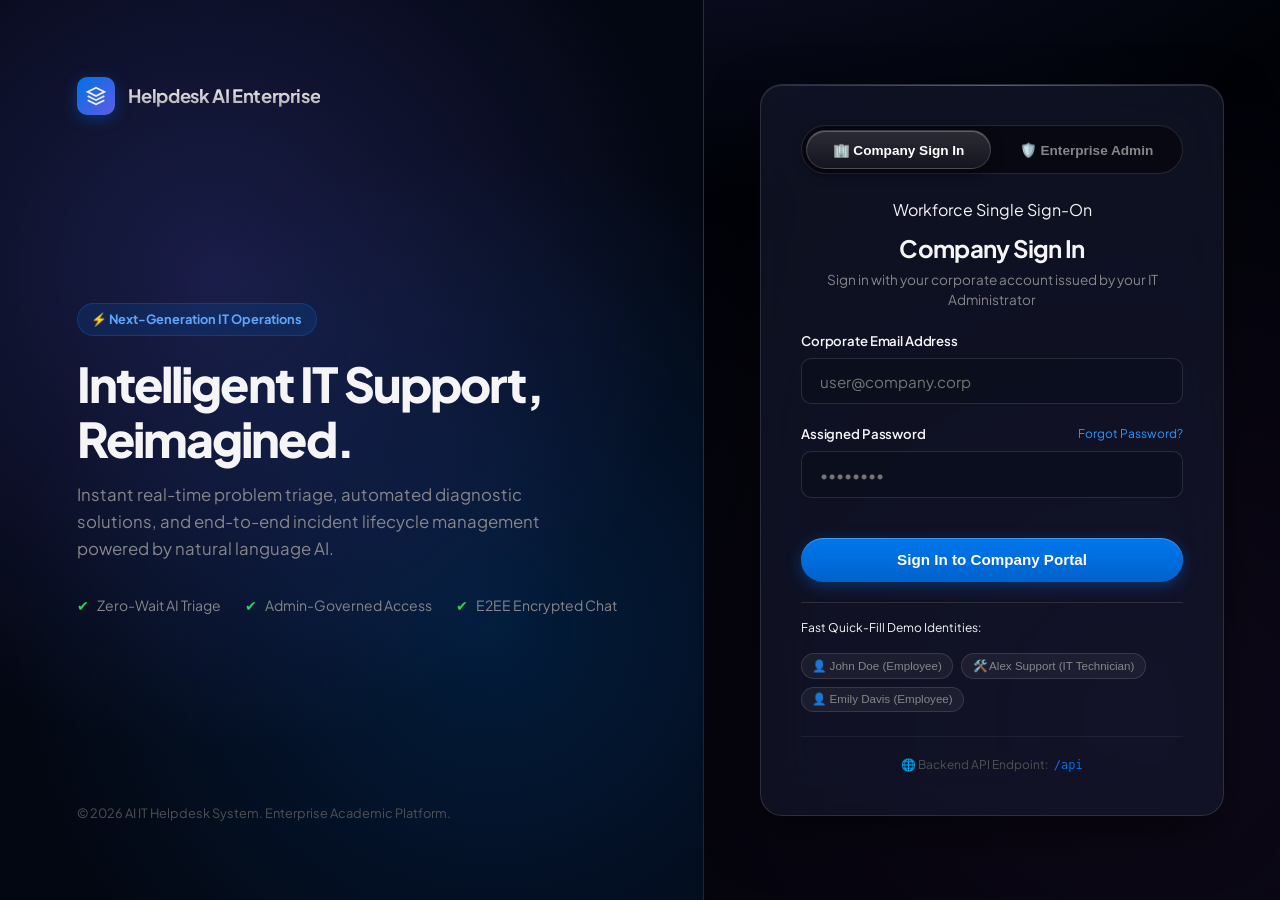
==== commit 31152bd2: "feat: add multi-cloud deployment configs for Render, Railway, and Vercel" ====
--- a/frontend/index.html
+++ b/frontend/index.html
@@ -339,9 +339,54 @@
 
         </div>
 
+        <!-- Multi-Cloud API Endpoint Configuration Link -->
+        <div style="margin-top: 1.5rem; text-align: center; border-top: 1px solid rgba(255,255,255,0.06); padding-top: 0.85rem;">
+          <a href="javascript:void(0)" onclick="openEndpointConfigModal()" style="font-size: 0.75rem; color: var(--text-tertiary); text-decoration: none; display: inline-flex; align-items: center; gap: 0.35rem;">
+            <span>🌐 Backend API Endpoint:</span>
+            <span id="current-endpoint-label" style="color: var(--apple-blue); font-family: monospace; font-weight: 500;">auto</span>
+          </a>
+        </div>
+
       </div>
     </div>
 
+  </div>
+
+  <!-- API Endpoint Config Modal -->
+  <div class="apple-modal-overlay" id="endpoint-config-modal">
+    <div class="apple-modal" style="max-width: 480px;">
+      <div class="apple-modal-header">
+        <div>
+          <h3 style="font-size: 1.15rem;">🌐 Cloud Backend API Connection</h3>
+          <span style="font-size: 0.8rem; color: var(--text-muted);">Configure live Render, Railway, or Localhost backend</span>
+        </div>
+        <button class="apple-modal-close" onclick="closeEndpointConfigModal()">&times;</button>
+      </div>
+
+      <div style="padding: 1rem 0;">
+        <p style="font-size: 0.85rem; color: var(--text-secondary); line-height: 1.5; margin-bottom: 1rem;">
+          If this frontend is hosted on <strong>Vercel</strong> or <strong>Netlify</strong>, enter your live Spring Boot backend URL from <strong>Render</strong> or <strong>Railway</strong>.
+        </p>
+
+        <div class="form-group">
+          <label for="custom-api-endpoint">Spring Boot API Base URL</label>
+          <input type="url" id="custom-api-endpoint" class="form-control" placeholder="https://helpdesk-backend-xxxx.onrender.com/api" style="font-family: monospace; font-size: 0.85rem;">
+          <span style="font-size: 0.75rem; color: var(--text-tertiary); display: block; margin-top: 0.35rem;">
+            Default local: <code>http://localhost:8080/api</code>
+          </span>
+        </div>
+
+        <div style="display: flex; gap: 0.5rem; flex-wrap: wrap; margin-top: 1rem;">
+          <button type="button" class="btn btn-secondary btn-sm" onclick="setEndpointPreset('http://localhost:8080/api')">💻 Localhost (8080)</button>
+          <button type="button" class="btn btn-secondary btn-sm" onclick="setEndpointPreset('/api')">⚡ Relative (/api)</button>
+        </div>
+      </div>
+
+      <div style="display: flex; justify-content: flex-end; gap: 0.75rem; margin-top: 1.25rem;">
+        <button type="button" class="btn btn-secondary btn-sm" onclick="closeEndpointConfigModal()">Cancel</button>
+        <button type="button" class="btn btn-primary btn-sm" onclick="saveCustomEndpoint()">Save & Connect</button>
+      </div>
+    </div>
   </div>
 
   <script src="js/api.js"></script>
@@ -362,9 +407,34 @@
       authAlert.style.color = isSuccess ? '#30d158' : '#ff453a';
     }
 
-    function hideAlert() {
-      authAlert.style.display = 'none';
-    }
+    // Endpoint Config Helpers
+    function updateEndpointLabel() {
+      const label = document.getElementById('current-endpoint-label');
+      const input = document.getElementById('custom-api-endpoint');
+      const current = API.getBaseUrl();
+      if (label) label.textContent = current;
+      if (input) input.value = localStorage.getItem('HELP_DESK_API_URL') || current;
+    }
+
+    function openEndpointConfigModal() {
+      updateEndpointLabel();
+      document.getElementById('endpoint-config-modal').classList.add('active');
+    }
+
+    function closeEndpointConfigModal() {
+      document.getElementById('endpoint-config-modal').classList.remove('active');
+    }
+
+    function setEndpointPreset(url) {
+      document.getElementById('custom-api-endpoint').value = url;
+    }
+
+    function saveCustomEndpoint() {
+      const url = document.getElementById('custom-api-endpoint').value.trim();
+      API.setApiBaseUrl(url);
+    }
+
+    document.addEventListener('DOMContentLoaded', updateEndpointLabel);
 
     // 1. Main Slider Switching: Workforce vs Admin
     function switchMainPortal(portal) {
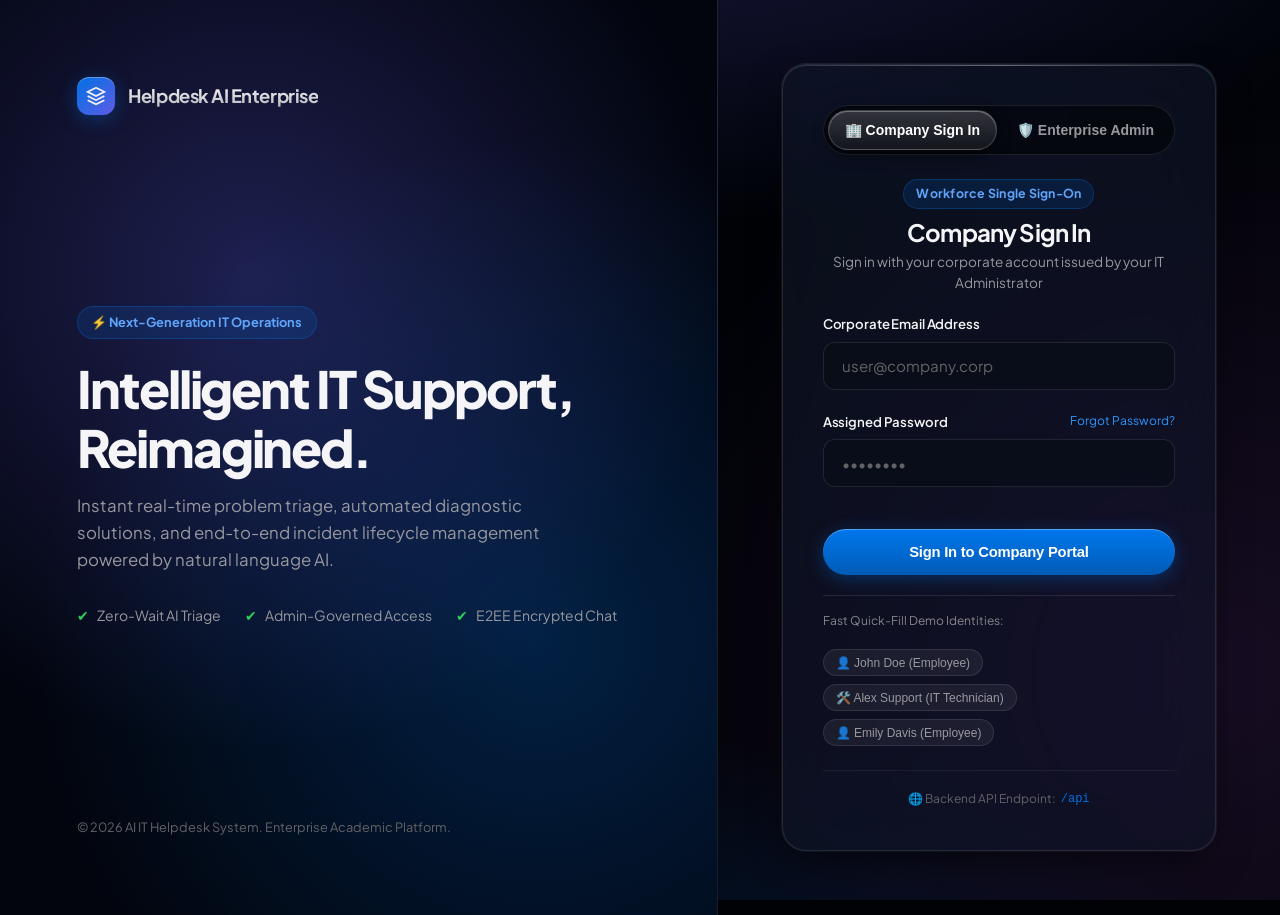
==== commit fbdd5b77: "fix(auth): add missing hideAlert function in index.html and POST /api/tickets/{id}/assign endpoint" ====
--- a/frontend/index.html
+++ b/frontend/index.html
@@ -399,7 +399,15 @@
 
     const authAlert = document.getElementById('auth-alert');
 
+    function hideAlert() {
+      if (authAlert) {
+        authAlert.style.display = 'none';
+        authAlert.textContent = '';
+      }
+    }
+
     function showAlert(msg, isSuccess = false) {
+      if (!authAlert) return;
       authAlert.style.display = 'block';
       authAlert.textContent = msg;
       authAlert.style.background = isSuccess ? 'rgba(48, 209, 88, 0.15)' : 'rgba(255, 69, 58, 0.15)';
--- a/frontend/css/style.css
+++ b/frontend/css/style.css
@@ -1,26 +1,29 @@
 /* ==========================================================
     Apple Human Interface System - AI IT Support & Helpdesk
-   Cupertino Dark Glass & Liquid Gradient Theme
-   ========================================================== */
-
-@import url('https://fonts.googleapis.com/css2?family=Plus+Jakarta+Sans:wght@300;400;500;600;700;800&family=JetBrains+Mono:wght@400;500;600&display=swap');
+   Enterprise Cupertino Dark Glass & Liquid Atmosphere Theme
+   ========================================================== */
+
+@import url('https://fonts.googleapis.com/css2?family=Plus+Jakarta+Sans:wght@300;400;500;600;700;800&family=JetBrains+Mono:wght@400;500;600;700&display=swap');
 
 :root {
-  /* Apple System Palette */
-  --apple-bg: #000207;
-  --apple-canvas: #060913;
-  --apple-card: rgba(20, 26, 43, 0.65);
-  --apple-card-hover: rgba(28, 37, 60, 0.85);
-  --apple-glass-border: rgba(255, 255, 255, 0.12);
-  --apple-glass-highlight: rgba(255, 255, 255, 0.2);
+  /* Apple System Palette & Canvas */
+  --apple-bg: #000206;
+  --apple-canvas: #050811;
+  --apple-card: rgba(16, 22, 38, 0.65);
+  --apple-card-hover: rgba(24, 32, 54, 0.85);
+  --apple-card-elevated: rgba(20, 28, 48, 0.88);
+  --apple-glass-border: rgba(255, 255, 255, 0.1);
+  --apple-glass-border-hover: rgba(255, 255, 255, 0.22);
+  --apple-glass-highlight: rgba(255, 255, 255, 0.16);
 
   /* Typography */
   --text-primary: #f5f5f7;
-  --text-secondary: #86868b;
-  --text-tertiary: #515154;
+  --text-secondary: #98989f;
+  --text-tertiary: #636366;
+  --text-muted: #86868b;
   --text-link: #2997ff;
 
-  /* Apple System Colors */
+  /* Apple Semantic Accents */
   --apple-blue: #0071e3;
   --apple-blue-hover: #0077ed;
   --apple-blue-glow: rgba(0, 113, 227, 0.35);
@@ -34,22 +37,26 @@
   --apple-purple: #bf5af2;
   --apple-purple-glow: rgba(191, 90, 242, 0.25);
   --apple-indigo: #5e5ce6;
-
-  /* Radii & Shadows */
-  --radius-xs: 6px;
-  --radius-sm: 10px;
-  --radius-md: 16px;
-  --radius-lg: 22px;
-  --radius-xl: 30px;
+  --apple-cyan: #64d2ff;
+
+  /* Apple Superellipse Radii */
+  --radius-xs: 8px;
+  --radius-sm: 12px;
+  --radius-md: 18px;
+  --radius-lg: 24px;
+  --radius-xl: 32px;
   --radius-full: 9999px;
 
-  --shadow-subtle: 0 4px 20px rgba(0, 0, 0, 0.3);
-  --shadow-float: 0 20px 60px -10px rgba(0, 0, 0, 0.7), inset 0 1px 0 rgba(255, 255, 255, 0.1);
-  --shadow-glow: 0 0 35px -5px var(--apple-blue-glow);
-  --transition: all 0.3s cubic-bezier(0.16, 1, 0.3, 1);
-}
-
-/* Reset & Smooth Scrolling */
+  /* Elevation Shadows & Specular Lights */
+  --shadow-subtle: 0 4px 20px rgba(0, 0, 0, 0.35), 0 0 0 1px rgba(255, 255, 255, 0.05);
+  --shadow-card: 0 14px 40px -10px rgba(0, 0, 0, 0.65), 0 0 0 1px rgba(255, 255, 255, 0.08), inset 0 1px 0 rgba(255, 255, 255, 0.12);
+  --shadow-float: 0 24px 70px -12px rgba(0, 0, 0, 0.85), 0 0 0 1px rgba(255, 255, 255, 0.1), inset 0 1px 0 rgba(255, 255, 255, 0.18);
+  --shadow-glow: 0 0 40px -8px var(--apple-blue-glow);
+  --transition: all 0.28s cubic-bezier(0.16, 1, 0.3, 1);
+  --transition-bounce: all 0.45s cubic-bezier(0.34, 1.56, 0.64, 1);
+}
+
+/* Reset & Smooth Layout */
 *, *::before, *::after {
   box-sizing: border-box;
   margin: 0;
@@ -67,46 +74,68 @@
   font-family: -apple-system, BlinkMacSystemFont, "SF Pro Display", "SF Pro Text", 'Plus Jakarta Sans', sans-serif;
   background-color: var(--apple-bg);
   color: var(--text-primary);
-  line-height: 1.5;
+  line-height: 1.55;
   min-height: 100vh;
   overflow-x: hidden;
   background-image: 
-    radial-gradient(ellipse 90% 60% at 50% -20%, rgba(94, 92, 230, 0.18), transparent 70%),
-    radial-gradient(circle at 10% 40%, rgba(0, 113, 227, 0.08) 0%, transparent 50%),
-    radial-gradient(circle at 90% 80%, rgba(191, 90, 242, 0.08) 0%, transparent 50%);
+    radial-gradient(ellipse 90% 50% at 50% -10%, rgba(94, 92, 230, 0.22), transparent 70%),
+    radial-gradient(circle at 5% 35%, rgba(0, 113, 227, 0.12) 0%, transparent 45%),
+    radial-gradient(circle at 95% 75%, rgba(191, 90, 242, 0.12) 0%, transparent 45%),
+    radial-gradient(ellipse 70% 40% at 50% 110%, rgba(0, 113, 227, 0.15), transparent 70%);
   background-attachment: fixed;
+}
+
+/* Custom Scrollbar */
+::-webkit-scrollbar {
+  width: 7px;
+  height: 7px;
+}
+::-webkit-scrollbar-track {
+  background: rgba(0, 0, 0, 0.3);
+}
+::-webkit-scrollbar-thumb {
+  background: rgba(255, 255, 255, 0.16);
+  border-radius: var(--radius-full);
+}
+::-webkit-scrollbar-thumb:hover {
+  background: rgba(255, 255, 255, 0.3);
 }
 
 /* Typography Hierarchy */
 h1 {
-  font-size: clamp(2rem, 4vw, 3rem);
+  font-size: clamp(2.1rem, 4.5vw, 3.2rem);
   font-weight: 800;
   letter-spacing: -0.04em;
   color: var(--text-primary);
+  line-height: 1.15;
 }
 
 h2 {
   font-size: clamp(1.5rem, 3vw, 2.25rem);
   font-weight: 700;
-  letter-spacing: -0.03em;
-  color: var(--text-primary);
+  letter-spacing: -0.035em;
+  color: var(--text-primary);
+  line-height: 1.25;
 }
 
 h3 {
-  font-size: clamp(1.15rem, 2vw, 1.5rem);
+  font-size: clamp(1.15rem, 2vw, 1.45rem);
   font-weight: 600;
-  letter-spacing: -0.02em;
+  letter-spacing: -0.025em;
+  color: var(--text-primary);
 }
 
 h4 {
-  font-size: 1rem;
+  font-size: 0.95rem;
   font-weight: 600;
+  letter-spacing: -0.015em;
 }
 
 p {
   color: var(--text-secondary);
   font-size: 0.95rem;
   font-weight: 400;
+  line-height: 1.6;
 }
 
 a {
@@ -116,7 +145,7 @@
 }
 
 a:hover {
-  filter: brightness(1.2);
+  filter: brightness(1.25);
 }
 
 /* ==========================================================
@@ -126,10 +155,10 @@
   display: flex;
   justify-content: space-between;
   align-items: center;
-  padding: 0.9rem clamp(1.25rem, 4vw, 3rem);
-  background: rgba(8, 12, 22, 0.72);
-  backdrop-filter: blur(30px) saturate(180%);
-  -webkit-backdrop-filter: blur(30px) saturate(180%);
+  padding: 0.85rem clamp(1.25rem, 4vw, 3.5rem);
+  background: rgba(6, 9, 18, 0.75);
+  backdrop-filter: blur(36px) saturate(190%);
+  -webkit-backdrop-filter: blur(36px) saturate(190%);
   border-bottom: 1px solid var(--apple-glass-border);
   position: sticky;
   top: 0;
@@ -145,31 +174,37 @@
   font-weight: 700;
   color: var(--text-primary);
   text-decoration: none;
-  letter-spacing: -0.02em;
+  letter-spacing: -0.025em;
 }
 
 .brand-icon {
   width: 38px;
   height: 38px;
-  background: linear-gradient(135deg, #0071e3, #5e5ce6);
+  background: linear-gradient(135deg, #0071e3 0%, #5e5ce6 100%);
   border-radius: var(--radius-sm);
   display: flex;
   align-items: center;
   justify-content: center;
-  font-size: 1.25rem;
-  box-shadow: 0 4px 15px var(--apple-blue-glow);
+  font-size: 1.2rem;
+  box-shadow: 0 4px 18px var(--apple-blue-glow), inset 0 1px 0 rgba(255, 255, 255, 0.3);
+  transition: var(--transition);
+}
+
+.brand:hover .brand-icon {
+  transform: scale(1.05);
 }
 
 .brand span {
-  background: linear-gradient(180deg, #ffffff, #a1a1a6);
+  background: linear-gradient(180deg, #ffffff 0%, #b0b0b8 100%);
   -webkit-background-clip: text;
   -webkit-text-fill-color: transparent;
+  font-weight: 700;
 }
 
 .nav-actions {
   display: flex;
   align-items: center;
-  gap: 1rem;
+  gap: 0.85rem;
 }
 
 .user-profile-capsule {
@@ -178,10 +213,11 @@
   gap: 0.65rem;
   background: rgba(255, 255, 255, 0.05);
   border: 1px solid var(--apple-glass-border);
-  padding: 0.35rem 0.85rem;
+  padding: 0.32rem 0.85rem;
   border-radius: var(--radius-full);
   font-size: 0.85rem;
-  box-shadow: 0 2px 8px rgba(0, 0, 0, 0.2);
+  box-shadow: 0 2px 8px rgba(0, 0, 0, 0.25);
+  backdrop-filter: blur(12px);
 }
 
 .user-avatar-circle {
@@ -195,24 +231,25 @@
   font-size: 0.75rem;
   font-weight: 700;
   color: white;
+  box-shadow: 0 2px 6px rgba(0, 113, 227, 0.4);
 }
 
 /* ==========================================================
     Glassmorphic Container & Cards
    ========================================================== */
 .container {
-  max-width: 1320px;
+  max-width: 1340px;
   margin: 2.25rem auto;
-  padding: 0 clamp(1rem, 3vw, 2.5rem);
+  padding: 0 clamp(1rem, 3.5vw, 2.75rem);
 }
 
 .glass-card {
   background: var(--apple-card);
-  backdrop-filter: blur(28px) saturate(180%);
-  -webkit-backdrop-filter: blur(28px) saturate(180%);
+  backdrop-filter: blur(32px) saturate(190%);
+  -webkit-backdrop-filter: blur(32px) saturate(190%);
   border: 1px solid var(--apple-glass-border);
   border-radius: var(--radius-lg);
-  box-shadow: var(--shadow-float);
+  box-shadow: var(--shadow-card);
   transition: var(--transition);
   position: relative;
   overflow: hidden;
@@ -225,12 +262,13 @@
   left: 0;
   right: 0;
   height: 1px;
-  background: linear-gradient(90deg, transparent, rgba(255, 255, 255, 0.25), transparent);
+  background: linear-gradient(90deg, transparent, rgba(255, 255, 255, 0.28), transparent);
+  pointer-events: none;
 }
 
 .glass-card:hover {
-  border-color: rgba(255, 255, 255, 0.2);
-  box-shadow: 0 25px 70px -10px rgba(0, 0, 0, 0.85), inset 0 1px 0 rgba(255, 255, 255, 0.2);
+  border-color: var(--apple-glass-border-hover);
+  box-shadow: var(--shadow-float);
 }
 
 /* Layout Split Grids */
@@ -253,7 +291,7 @@
    ========================================================== */
 .segmented-control {
   display: flex;
-  background: rgba(0, 0, 0, 0.4);
+  background: rgba(0, 0, 0, 0.45);
   border: 1px solid var(--apple-glass-border);
   border-radius: var(--radius-sm);
   padding: 4px;
@@ -263,10 +301,10 @@
 
 .segment-btn {
   flex: 1;
-  padding: 0.6rem;
+  padding: 0.65rem;
   font-size: 0.875rem;
   font-weight: 600;
-  border-radius: 8px;
+  border-radius: 9px;
   border: none;
   background: transparent;
   color: var(--text-secondary);
@@ -275,17 +313,18 @@
   display: flex;
   align-items: center;
   justify-content: center;
-  gap: 0.4rem;
+  gap: 0.45rem;
 }
 
 .segment-btn.active {
   background: rgba(255, 255, 255, 0.12);
   color: var(--text-primary);
-  box-shadow: 0 2px 10px rgba(0, 0, 0, 0.3);
+  box-shadow: 0 2px 10px rgba(0, 0, 0, 0.35);
+  border: 1px solid rgba(255, 255, 255, 0.1);
 }
 
 .form-group {
-  margin-bottom: 1.25rem;
+  margin-bottom: 1.35rem;
   position: relative;
 }
 
@@ -300,26 +339,39 @@
 
 .form-control {
   width: 100%;
-  padding: 0.8rem 1.1rem;
-  background: rgba(10, 15, 28, 0.65);
+  padding: 0.85rem 1.15rem;
+  background: rgba(8, 13, 24, 0.7);
   border: 1px solid var(--apple-glass-border);
   border-radius: var(--radius-sm);
   color: var(--text-primary);
   font-family: inherit;
   font-size: 0.95rem;
   transition: var(--transition);
-  min-height: 46px;
+  min-height: 48px;
+}
+
+.form-control::placeholder {
+  color: var(--text-tertiary);
 }
 
 .form-control:focus {
   outline: none;
   border-color: var(--apple-blue);
-  background: rgba(12, 19, 36, 0.85);
+  background: rgba(12, 18, 34, 0.9);
   box-shadow: 0 0 0 4px var(--apple-blue-glow);
 }
 
+select.form-control {
+  cursor: pointer;
+}
+
+select.form-control option {
+  background: #0f1524;
+  color: #fff;
+}
+
 textarea.form-control {
-  min-height: 120px;
+  min-height: 125px;
   resize: vertical;
 }
 
@@ -331,53 +383,77 @@
   align-items: center;
   justify-content: center;
   gap: 0.5rem;
-  padding: 0.75rem 1.4rem;
-  font-size: 0.95rem;
+  padding: 0.8rem 1.5rem;
+  font-size: 0.925rem;
   font-weight: 600;
+  letter-spacing: -0.015em;
   border-radius: var(--radius-full);
   border: none;
   cursor: pointer;
   transition: var(--transition);
   text-decoration: none;
-  min-height: 44px;
+  min-height: 46px;
+  white-space: nowrap;
 }
 
 .btn:active {
-  transform: scale(0.98);
+  transform: scale(0.97);
 }
 
 .btn-primary {
-  background: linear-gradient(180deg, #0077ed 0%, #0062cc 100%);
+  background: linear-gradient(180deg, #0077ed 0%, #005bb5 100%);
   color: white;
-  box-shadow: 0 4px 15px var(--apple-blue-glow), inset 0 1px 0 rgba(255, 255, 255, 0.25);
+  box-shadow: 0 4px 18px var(--apple-blue-glow), inset 0 1px 0 rgba(255, 255, 255, 0.3);
 }
 
 .btn-primary:hover {
-  background: linear-gradient(180deg, #0081f2 0%, #006be0 100%);
-  box-shadow: 0 6px 20px var(--apple-blue-glow);
+  background: linear-gradient(180deg, #0084ff 0%, #0066cc 100%);
+  box-shadow: 0 8px 25px var(--apple-blue-glow);
+  transform: translateY(-1px);
 }
 
 .btn-secondary {
-  background: rgba(255, 255, 255, 0.08);
-  border: 1px solid var(--apple-glass-border);
-  color: var(--text-primary);
+  background: rgba(255, 255, 255, 0.07);
+  border: 1px solid var(--apple-glass-border);
+  color: var(--text-primary);
+  backdrop-filter: blur(16px);
 }
 
 .btn-secondary:hover {
   background: rgba(255, 255, 255, 0.14);
-  border-color: rgba(255, 255, 255, 0.25);
+  border-color: rgba(255, 255, 255, 0.28);
+  transform: translateY(-1px);
 }
 
 .btn-success {
-  background: linear-gradient(180deg, #30d158 0%, #28b84c 100%);
+  background: linear-gradient(180deg, #30d158 0%, #24a844 100%);
   color: #000;
   font-weight: 700;
-  box-shadow: 0 4px 15px var(--apple-green-glow);
+  box-shadow: 0 4px 18px var(--apple-green-glow), inset 0 1px 0 rgba(255, 255, 255, 0.3);
+}
+
+.btn-success:hover {
+  background: linear-gradient(180deg, #38e063 0%, #28b84c 100%);
+  box-shadow: 0 8px 25px var(--apple-green-glow);
+  transform: translateY(-1px);
+}
+
+.btn-danger {
+  background: linear-gradient(180deg, #ff453a 0%, #d62d22 100%);
+  color: white;
+  font-weight: 600;
+  box-shadow: 0 4px 18px var(--apple-red-glow), inset 0 1px 0 rgba(255, 255, 255, 0.25);
+}
+
+.btn-danger:hover {
+  background: linear-gradient(180deg, #ff5e54 0%, #e03227 100%);
+  box-shadow: 0 8px 25px var(--apple-red-glow);
+  transform: translateY(-1px);
 }
 
 .btn-sm {
   min-height: 36px;
-  padding: 0.35rem 0.85rem;
+  padding: 0.35rem 0.95rem;
   font-size: 0.825rem;
 }
 
@@ -390,28 +466,41 @@
    ========================================================== */
 .stats-grid {
   display: grid;
-  grid-template-columns: repeat(auto-fit, minmax(200px, 1fr));
-  gap: 1.25rem;
+  grid-template-columns: repeat(auto-fit, minmax(220px, 1fr));
+  gap: 1.35rem;
   margin-bottom: 2.25rem;
 }
 
 .stat-widget {
   background: var(--apple-card);
-  backdrop-filter: blur(24px);
-  -webkit-backdrop-filter: blur(24px);
+  backdrop-filter: blur(28px);
+  -webkit-backdrop-filter: blur(28px);
   border: 1px solid var(--apple-glass-border);
   border-radius: var(--radius-md);
-  padding: 1.5rem;
+  padding: 1.5rem 1.65rem;
   display: flex;
   justify-content: space-between;
   align-items: center;
-  box-shadow: var(--shadow-subtle);
-  transition: var(--transition);
+  box-shadow: var(--shadow-card);
+  transition: var(--transition);
+  position: relative;
+  overflow: hidden;
+}
+
+.stat-widget::before {
+  content: '';
+  position: absolute;
+  top: 0;
+  left: 0;
+  right: 0;
+  height: 1px;
+  background: linear-gradient(90deg, transparent, rgba(255, 255, 255, 0.2), transparent);
 }
 
 .stat-widget:hover {
-  transform: translateY(-2px);
-  border-color: rgba(255, 255, 255, 0.2);
+  transform: translateY(-3px);
+  border-color: var(--apple-glass-border-hover);
+  box-shadow: var(--shadow-float);
 }
 
 .stat-info h4 {
@@ -419,38 +508,40 @@
   color: var(--text-secondary);
   font-weight: 600;
   text-transform: uppercase;
-  letter-spacing: 0.04em;
-  margin-bottom: 0.35rem;
+  letter-spacing: 0.06em;
+  margin-bottom: 0.4rem;
 }
 
 .stat-info .stat-value {
-  font-size: clamp(1.8rem, 3vw, 2.4rem);
+  font-size: clamp(1.9rem, 3.2vw, 2.5rem);
   font-weight: 800;
-  letter-spacing: -0.03em;
-  color: var(--text-primary);
+  letter-spacing: -0.04em;
+  color: var(--text-primary);
+  line-height: 1.1;
 }
 
 .stat-icon-wrapper {
-  width: 48px;
-  height: 48px;
+  width: 52px;
+  height: 52px;
   border-radius: var(--radius-md);
   display: flex;
   align-items: center;
   justify-content: center;
-  font-size: 1.4rem;
+  font-size: 1.5rem;
   background: rgba(255, 255, 255, 0.05);
   border: 1px solid var(--apple-glass-border);
+  box-shadow: inset 0 1px 0 rgba(255, 255, 255, 0.1);
 }
 
 /* ==========================================================
     AI Live Intelligence Studio Card
    ========================================================== */
 .ai-studio-card {
-  background: linear-gradient(145deg, rgba(22, 29, 49, 0.8), rgba(12, 17, 32, 0.95));
-  border: 1px solid rgba(0, 113, 227, 0.35);
+  background: linear-gradient(145deg, rgba(18, 25, 45, 0.85), rgba(9, 13, 26, 0.95));
+  border: 1px solid rgba(0, 113, 227, 0.4);
   border-radius: var(--radius-lg);
-  padding: 1.75rem;
-  box-shadow: 0 0 30px rgba(0, 113, 227, 0.12), var(--shadow-float);
+  padding: 1.85rem;
+  box-shadow: 0 0 35px rgba(0, 113, 227, 0.15), var(--shadow-float);
   position: relative;
   overflow: hidden;
   height: fit-content;
@@ -470,7 +561,7 @@
   display: flex;
   justify-content: space-between;
   align-items: center;
-  margin-bottom: 1.15rem;
+  margin-bottom: 1.25rem;
 }
 
 .ai-engine-pill {
@@ -480,9 +571,9 @@
   font-size: 0.825rem;
   font-weight: 700;
   color: #60a5fa;
-  background: rgba(0, 113, 227, 0.15);
-  border: 1px solid rgba(0, 113, 227, 0.3);
-  padding: 0.25rem 0.75rem;
+  background: rgba(0, 113, 227, 0.18);
+  border: 1px solid rgba(0, 113, 227, 0.35);
+  padding: 0.3rem 0.85rem;
   border-radius: var(--radius-full);
 }
 
@@ -506,13 +597,15 @@
 }
 
 .ai-solution-terminal {
-  background: rgba(4, 7, 15, 0.75);
+  background: rgba(3, 6, 14, 0.82);
   border-left: 3px solid var(--apple-blue);
   border-radius: var(--radius-xs);
-  padding: 1rem 1.25rem;
-  font-size: 0.9rem;
+  padding: 1.15rem 1.35rem;
+  font-size: 0.925rem;
   color: #e5e5ea;
-  line-height: 1.6;
+  line-height: 1.65;
+  border: 1px solid rgba(255, 255, 255, 0.06);
+  border-left-width: 3px;
 }
 
 /* ==========================================================
@@ -521,55 +614,136 @@
 .badge {
   display: inline-flex;
   align-items: center;
-  gap: 0.4rem;
-  padding: 0.3rem 0.75rem;
+  gap: 0.45rem;
+  padding: 0.32rem 0.85rem;
   border-radius: var(--radius-full);
   font-size: 0.75rem;
   font-weight: 700;
+  letter-spacing: 0.03em;
+  text-transform: uppercase;
+}
+
+.badge-open {
+  background: rgba(0, 113, 227, 0.16);
+  color: #5ac8fa;
+  border: 1px solid rgba(0, 113, 227, 0.4);
+}
+
+.badge-progress {
+  background: rgba(255, 159, 10, 0.16);
+  color: #ffd60a;
+  border: 1px solid rgba(255, 159, 10, 0.4);
+}
+
+.badge-resolved {
+  background: rgba(48, 209, 88, 0.16);
+  color: #30d158;
+  border: 1px solid rgba(48, 209, 88, 0.4);
+}
+
+.badge-closed {
+  background: rgba(142, 142, 147, 0.16);
+  color: #aeaeb2;
+  border: 1px solid rgba(142, 142, 147, 0.4);
+}
+
+.priority-high {
+  background: rgba(255, 69, 58, 0.16);
+  color: #ff453a;
+  border: 1px solid rgba(255, 69, 58, 0.4);
+}
+
+.priority-medium {
+  background: rgba(255, 159, 10, 0.16);
+  color: #ff9f0a;
+  border: 1px solid rgba(255, 159, 10, 0.4);
+}
+
+.priority-low {
+  background: rgba(48, 209, 88, 0.16);
+  color: #30d158;
+  border: 1px solid rgba(48, 209, 88, 0.4);
+}
+
+/* ==========================================================
+    Table Cards & Custom Table Layouts
+   ========================================================== */
+.table-card {
+  background: var(--apple-card);
+  backdrop-filter: blur(32px) saturate(190%);
+  -webkit-backdrop-filter: blur(32px) saturate(190%);
+  border: 1px solid var(--apple-glass-border);
+  border-radius: var(--radius-lg);
+  box-shadow: var(--shadow-card);
+  margin-bottom: 2rem;
+  overflow: hidden;
+  transition: var(--transition);
+}
+
+.table-card:hover {
+  border-color: var(--apple-glass-border-hover);
+  box-shadow: var(--shadow-float);
+}
+
+.table-header {
+  display: flex;
+  justify-content: space-between;
+  align-items: center;
+  padding: 1.35rem 1.65rem;
+  border-bottom: 1px solid var(--apple-glass-border);
+  background: rgba(0, 0, 0, 0.25);
+  flex-wrap: wrap;
+  gap: 0.85rem;
+}
+
+.custom-table {
+  width: 100%;
+  border-collapse: separate;
+  border-spacing: 0;
+  text-align: left;
+  min-width: 680px;
+}
+
+.custom-table th {
+  padding: 1rem 1.4rem;
+  font-size: 0.775rem;
+  font-weight: 600;
+  text-transform: uppercase;
+  letter-spacing: 0.06em;
+  color: var(--text-secondary);
+  background: rgba(0, 0, 0, 0.35);
+  border-bottom: 1px solid var(--apple-glass-border);
+}
+
+.custom-table td {
+  padding: 1.15rem 1.4rem;
+  border-bottom: 1px solid var(--apple-glass-border);
+  font-size: 0.925rem;
+  color: var(--text-primary);
+  vertical-align: middle;
+  transition: background 0.2s ease;
+}
+
+.custom-table tr:hover td {
+  background: rgba(255, 255, 255, 0.04);
+}
+
+.custom-table tr:last-child td {
+  border-bottom: none;
+}
+
+.ai-tag {
+  display: inline-flex;
+  align-items: center;
+  gap: 0.45rem;
+  padding: 0.25rem 0.75rem;
+  border-radius: var(--radius-full);
+  font-size: 0.775rem;
+  font-weight: 700;
+  color: #60a5fa;
+  background: rgba(0, 113, 227, 0.15);
+  border: 1px solid rgba(0, 113, 227, 0.3);
   letter-spacing: 0.02em;
-  text-transform: uppercase;
-}
-
-.badge-open {
-  background: rgba(0, 113, 227, 0.15);
-  color: #5ac8fa;
-  border: 1px solid rgba(0, 113, 227, 0.35);
-}
-
-.badge-progress {
-  background: rgba(255, 159, 10, 0.15);
-  color: #ffd60a;
-  border: 1px solid rgba(255, 159, 10, 0.35);
-}
-
-.badge-resolved {
-  background: rgba(48, 209, 88, 0.15);
-  color: #30d158;
-  border: 1px solid rgba(48, 209, 88, 0.35);
-}
-
-.badge-closed {
-  background: rgba(142, 142, 147, 0.15);
-  color: #aeaeb2;
-  border: 1px solid rgba(142, 142, 147, 0.35);
-}
-
-.priority-high {
-  background: rgba(255, 69, 58, 0.15);
-  color: #ff453a;
-  border: 1px solid rgba(255, 69, 58, 0.35);
-}
-
-.priority-medium {
-  background: rgba(255, 159, 10, 0.15);
-  color: #ff9f0a;
-  border: 1px solid rgba(255, 159, 10, 0.35);
-}
-
-.priority-low {
-  background: rgba(48, 209, 88, 0.15);
-  color: #30d158;
-  border: 1px solid rgba(48, 209, 88, 0.35);
 }
 
 /* ==========================================================
@@ -583,9 +757,10 @@
 
 .apple-table {
   width: 100%;
-  border-collapse: collapse;
+  border-collapse: separate;
+  border-spacing: 0;
   text-align: left;
-  min-width: 650px;
+  min-width: 680px;
 }
 
 .apple-table th {
@@ -593,10 +768,18 @@
   font-size: 0.775rem;
   font-weight: 600;
   text-transform: uppercase;
-  letter-spacing: 0.05em;
+  letter-spacing: 0.06em;
   color: var(--text-secondary);
-  background: rgba(0, 0, 0, 0.25);
+  background: rgba(0, 0, 0, 0.35);
   border-bottom: 1px solid var(--apple-glass-border);
+}
+
+.apple-table th:first-child {
+  border-top-left-radius: var(--radius-md);
+}
+
+.apple-table th:last-child {
+  border-top-right-radius: var(--radius-md);
 }
 
 .apple-table td {
@@ -605,10 +788,11 @@
   font-size: 0.925rem;
   color: var(--text-primary);
   vertical-align: middle;
+  transition: background 0.2s ease;
 }
 
 .apple-table tr:hover td {
-  background: rgba(255, 255, 255, 0.025);
+  background: rgba(255, 255, 255, 0.04);
 }
 
 /* Chat Bubbles */
@@ -616,27 +800,29 @@
   display: flex;
   flex-direction: column;
   gap: 1rem;
-  max-height: 400px;
+  max-height: 420px;
   overflow-y: auto;
-  padding: 1rem;
-  background: rgba(4, 7, 15, 0.5);
+  padding: 1.25rem;
+  background: rgba(3, 6, 14, 0.6);
   border-radius: var(--radius-md);
   border: 1px solid var(--apple-glass-border);
-  margin-bottom: 1.25rem;
+  margin-bottom: 1.35rem;
 }
 
 .chat-bubble {
   max-width: 80%;
-  padding: 0.85rem 1.15rem;
+  padding: 0.95rem 1.25rem;
   border-radius: var(--radius-md);
   word-break: break-word;
+  line-height: 1.5;
 }
 
 .chat-bubble.sent {
   align-self: flex-end;
-  background: linear-gradient(135deg, #0071e3, #005bb5);
+  background: linear-gradient(135deg, #0071e3 0%, #005bb5 100%);
   color: white;
   border-bottom-right-radius: 4px;
+  box-shadow: 0 4px 15px var(--apple-blue-glow);
 }
 
 .chat-bubble.received {
@@ -648,25 +834,27 @@
 
 .chat-meta {
   font-size: 0.75rem;
-  color: rgba(255, 255, 255, 0.6);
-  margin-bottom: 0.35rem;
+  color: rgba(255, 255, 255, 0.65);
+  margin-bottom: 0.4rem;
   display: flex;
   justify-content: space-between;
-  gap: 1rem;
-}
-
-/* Auth Split Layout */
+  gap: 1.25rem;
+}
+
+/* ==========================================================
+    Auth Split Layout (Enterprise Portal)
+   ========================================================== */
 .auth-split-wrapper {
   display: grid;
-  grid-template-columns: 1.1fr 0.9fr;
+  grid-template-columns: 1.15fr 0.85fr;
   min-height: 100vh;
 }
 
 .auth-hero-panel {
-  background: radial-gradient(circle at 30% 30%, rgba(94, 92, 230, 0.25) 0%, transparent 60%),
-              radial-gradient(circle at 70% 70%, rgba(0, 113, 227, 0.2) 0%, transparent 60%),
-              #030712;
-  padding: clamp(2rem, 6vw, 5rem);
+  background: radial-gradient(circle at 35% 30%, rgba(94, 92, 230, 0.3) 0%, transparent 60%),
+              radial-gradient(circle at 75% 70%, rgba(0, 113, 227, 0.25) 0%, transparent 60%),
+              #02050e;
+  padding: clamp(2.5rem, 6vw, 5.5rem);
   display: flex;
   flex-direction: column;
   justify-content: space-between;
@@ -677,19 +865,7 @@
   display: flex;
   align-items: center;
   justify-content: center;
-  padding: clamp(1.5rem, 5vw, 3.5rem);
-}
-
-.btn-danger {
-  background: linear-gradient(180deg, #ff453a 0%, #d63026 100%);
-  color: white;
-  font-weight: 600;
-  box-shadow: 0 4px 15px var(--apple-danger-glow);
-}
-
-.btn-danger:hover {
-  background: linear-gradient(180deg, #ff5b52 0%, #e03b31 100%);
-  box-shadow: 0 6px 20px var(--apple-danger-glow);
+  padding: clamp(1.75rem, 5vw, 4rem);
 }
 
 /* ==========================================================
@@ -701,16 +877,16 @@
   left: 0;
   right: 0;
   bottom: 0;
-  background: rgba(0, 0, 0, 0.7);
-  backdrop-filter: blur(16px);
-  -webkit-backdrop-filter: blur(16px);
+  background: rgba(0, 0, 0, 0.75);
+  backdrop-filter: blur(20px);
+  -webkit-backdrop-filter: blur(20px);
   display: none;
   align-items: center;
   justify-content: center;
   z-index: 1000;
   padding: 1.5rem;
   opacity: 0;
-  transition: opacity 0.25s ease;
+  transition: opacity 0.25s cubic-bezier(0.16, 1, 0.3, 1);
 }
 
 .apple-modal-overlay.active {
@@ -719,26 +895,38 @@
 }
 
 .apple-modal {
-  background: rgba(18, 24, 38, 0.92);
-  border: 1px solid var(--apple-glass-border);
+  background: rgba(16, 22, 38, 0.94);
+  border: 1px solid rgba(255, 255, 255, 0.16);
   border-radius: var(--radius-lg);
-  box-shadow: 0 24px 60px rgba(0, 0, 0, 0.8), 0 0 40px rgba(0, 113, 227, 0.15);
+  box-shadow: 0 30px 80px rgba(0, 0, 0, 0.85), 0 0 50px rgba(0, 113, 227, 0.2);
   width: 100%;
-  max-width: 480px;
-  padding: 2rem;
-  transform: scale(0.95);
-  transition: transform 0.25s cubic-bezier(0.16, 1, 0.3, 1);
+  max-width: 520px;
+  padding: 2.25rem;
+  transform: scale(0.95) translateY(10px);
+  transition: transform 0.28s cubic-bezier(0.16, 1, 0.3, 1);
+  position: relative;
+  overflow: hidden;
+}
+
+.apple-modal::before {
+  content: '';
+  position: absolute;
+  top: 0;
+  left: 0;
+  right: 0;
+  height: 1px;
+  background: linear-gradient(90deg, transparent, rgba(255, 255, 255, 0.35), transparent);
 }
 
 .apple-modal-overlay.active .apple-modal {
-  transform: scale(1);
+  transform: scale(1) translateY(0);
 }
 
 .apple-modal-header {
   display: flex;
   justify-content: space-between;
   align-items: center;
-  margin-bottom: 1.25rem;
+  margin-bottom: 1.35rem;
 }
 
 .apple-modal-close {
@@ -746,36 +934,222 @@
   border: 1px solid var(--apple-glass-border);
   color: var(--text-secondary);
   border-radius: var(--radius-full);
+  width: 34px;
+  height: 34px;
+  display: flex;
+  align-items: center;
+  justify-content: center;
+  cursor: pointer;
+  transition: var(--transition);
+  font-size: 1.25rem;
+}
+
+.apple-modal-close:hover {
+  background: rgba(255, 255, 255, 0.2);
+  color: white;
+  transform: scale(1.05);
+}
+
+/* User Directory Avatar & Badges */
+.user-dir-avatar {
+  width: 38px;
+  height: 38px;
+  border-radius: var(--radius-full);
+  display: flex;
+  align-items: center;
+  justify-content: center;
+  font-weight: 700;
+  font-size: 0.875rem;
+  color: white;
+  border: 1px solid rgba(255, 255, 255, 0.2);
+  box-shadow: 0 2px 8px rgba(0, 0, 0, 0.3);
+}
+
+/* ==========================================================
+    Apple Segmented Slider & Enterprise Wizard Controls
+   ========================================================== */
+.segmented-slider {
+  display: flex;
+  background: rgba(0, 0, 0, 0.5);
+  padding: 4px;
+  border-radius: var(--radius-full);
+  border: 1px solid var(--apple-glass-border);
+  margin-bottom: 1.5rem;
+  position: relative;
+  gap: 4px;
+}
+
+.slider-tab {
+  flex: 1;
+  display: flex;
+  align-items: center;
+  justify-content: center;
+  gap: 0.45rem;
+  padding: 0.7rem 1rem;
+  border: none;
+  background: transparent;
+  color: var(--text-secondary);
+  font-size: 0.875rem;
+  font-weight: 600;
+  border-radius: var(--radius-full);
+  cursor: pointer;
+  transition: all 0.25s cubic-bezier(0.16, 1, 0.3, 1);
+  white-space: nowrap;
+}
+
+.slider-tab:hover {
+  color: var(--text-primary);
+}
+
+.slider-tab.active {
+  background: linear-gradient(180deg, rgba(255, 255, 255, 0.18) 0%, rgba(255, 255, 255, 0.06) 100%);
+  color: #ffffff;
+  box-shadow: 0 4px 16px rgba(0, 0, 0, 0.45), inset 0 1px 0 rgba(255, 255, 255, 0.3);
+  border: 1px solid rgba(255, 255, 255, 0.18);
+}
+
+.sub-switcher {
+  display: flex;
+  background: rgba(255, 255, 255, 0.05);
+  border-radius: var(--radius-sm);
+  padding: 3px;
+  border: 1px solid var(--apple-glass-border);
+  margin-bottom: 1.35rem;
+  gap: 3px;
+}
+
+.sub-switch-btn {
+  flex: 1;
+  padding: 0.5rem 0.85rem;
+  font-size: 0.825rem;
+  font-weight: 600;
+  border: none;
+  background: transparent;
+  color: var(--text-secondary);
+  border-radius: 9px;
+  cursor: pointer;
+  transition: var(--transition);
+}
+
+.sub-switch-btn.active {
+  background: var(--apple-blue);
+  color: #fff;
+  box-shadow: 0 2px 10px var(--apple-blue-glow);
+}
+
+/* Wizard Steps Indicator */
+.wizard-steps {
+  display: flex;
+  justify-content: space-between;
+  align-items: center;
+  position: relative;
+  margin-bottom: 1.75rem;
+}
+
+.wizard-steps::before {
+  content: '';
+  position: absolute;
+  top: 50%;
+  left: 10%;
+  right: 10%;
+  height: 2px;
+  background: rgba(255, 255, 255, 0.12);
+  z-index: 1;
+  transform: translateY(-50%);
+}
+
+.wizard-step-node {
   width: 32px;
   height: 32px;
+  border-radius: 50%;
+  background: rgba(16, 22, 38, 0.95);
+  border: 2px solid var(--apple-glass-border);
   display: flex;
   align-items: center;
   justify-content: center;
+  font-size: 0.8rem;
+  font-weight: 700;
+  color: var(--text-muted);
+  position: relative;
+  z-index: 2;
+  transition: var(--transition);
+}
+
+.wizard-step-node.active {
+  border-color: var(--apple-blue);
+  background: var(--apple-blue);
+  color: #ffffff;
+  box-shadow: 0 0 16px var(--apple-blue-glow);
+}
+
+.wizard-step-node.completed {
+  border-color: var(--apple-green);
+  background: var(--apple-green);
+  color: #000;
+}
+
+/* Mail Simulation Card */
+.mail-mock-card {
+  background: linear-gradient(145deg, rgba(28, 38, 60, 0.75), rgba(12, 18, 34, 0.95));
+  border: 1px solid rgba(0, 113, 227, 0.35);
+  border-radius: var(--radius-md);
+  padding: 1.35rem;
+  margin-bottom: 1.35rem;
+  box-shadow: 0 12px 35px rgba(0, 0, 0, 0.55);
+}
+
+.mail-mock-header {
+  display: flex;
+  align-items: center;
+  justify-content: space-between;
+  font-size: 0.775rem;
+  color: var(--text-muted);
+  padding-bottom: 0.75rem;
+  margin-bottom: 0.85rem;
+  border-bottom: 1px solid rgba(255, 255, 255, 0.1);
+}
+
+.mail-code-badge {
+  display: inline-block;
+  font-family: 'JetBrains Mono', monospace;
+  font-size: 1.75rem;
+  font-weight: 800;
+  letter-spacing: 0.25em;
+  color: #60a5fa;
+  background: rgba(0, 113, 227, 0.18);
+  border: 1px dashed rgba(96, 165, 250, 0.55);
+  padding: 0.6rem 1.4rem;
+  border-radius: var(--radius-sm);
+  margin: 0.85rem 0;
+}
+
+.demo-identity-chips {
+  display: flex;
+  flex-wrap: wrap;
+  gap: 0.5rem;
+  margin-top: 1.15rem;
+}
+
+.demo-chip {
+  background: rgba(255, 255, 255, 0.06);
+  border: 1px solid var(--apple-glass-border);
+  padding: 0.35rem 0.75rem;
+  border-radius: var(--radius-full);
+  font-size: 0.75rem;
+  color: var(--text-secondary);
   cursor: pointer;
   transition: var(--transition);
 }
 
-.apple-modal-close:hover {
-  background: rgba(255, 255, 255, 0.18);
-  color: white;
-}
-
-/* User Directory Avatar & Badges */
-.user-dir-avatar {
-  width: 36px;
-  height: 36px;
-  border-radius: var(--radius-full);
-  display: flex;
-  align-items: center;
-  justify-content: center;
-  font-weight: 700;
-  font-size: 0.85rem;
-  color: white;
-  border: 1px solid rgba(255, 255, 255, 0.2);
+.demo-chip:hover {
+  background: rgba(255, 255, 255, 0.14);
+  color: var(--text-primary);
+  border-color: rgba(255, 255, 255, 0.3);
+  transform: translateY(-1px);
 }
 
 /* Responsive Media Queries */
-@media (max-width: 1024px) {
+@media (max-width: 1080px) {
   .auth-split-wrapper {
     grid-template-columns: 1fr;
   }
@@ -793,9 +1167,14 @@
   }
   .container {
     padding: 0 0.85rem;
+    margin: 1.5rem auto;
   }
   .stats-grid {
     grid-template-columns: repeat(2, 1fr);
+    gap: 0.85rem;
+  }
+  .stat-widget {
+    padding: 1.15rem;
   }
 }
 
@@ -804,186 +1183,3 @@
     grid-template-columns: 1fr;
   }
 }
-
-/* ==========================================================
-    Apple Segmented Slider & Enterprise Wizard Controls
-   ========================================================== */
-.segmented-slider {
-  display: flex;
-  background: rgba(0, 0, 0, 0.45);
-  padding: 4px;
-  border-radius: var(--radius-full);
-  border: 1px solid var(--apple-glass-border);
-  margin-bottom: 1.5rem;
-  position: relative;
-  gap: 4px;
-}
-
-.slider-tab {
-  flex: 1;
-  display: flex;
-  align-items: center;
-  justify-content: center;
-  gap: 0.45rem;
-  padding: 0.65rem 0.9rem;
-  border: none;
-  background: transparent;
-  color: var(--text-secondary);
-  font-size: 0.85rem;
-  font-weight: 600;
-  border-radius: var(--radius-full);
-  cursor: pointer;
-  transition: all 0.25s cubic-bezier(0.16, 1, 0.3, 1);
-  white-space: nowrap;
-}
-
-.slider-tab:hover {
-  color: var(--text-primary);
-}
-
-.slider-tab.active {
-  background: linear-gradient(180deg, rgba(255, 255, 255, 0.15) 0%, rgba(255, 255, 255, 0.05) 100%);
-  color: #ffffff;
-  box-shadow: 0 4px 14px rgba(0, 0, 0, 0.4), inset 0 1px 0 rgba(255, 255, 255, 0.25);
-  border: 1px solid rgba(255, 255, 255, 0.15);
-}
-
-.sub-switcher {
-  display: flex;
-  background: rgba(255, 255, 255, 0.04);
-  border-radius: var(--radius-sm);
-  padding: 3px;
-  border: 1px solid var(--apple-glass-border);
-  margin-bottom: 1.25rem;
-  gap: 3px;
-}
-
-.sub-switch-btn {
-  flex: 1;
-  padding: 0.45rem 0.75rem;
-  font-size: 0.8rem;
-  font-weight: 600;
-  border: none;
-  background: transparent;
-  color: var(--text-secondary);
-  border-radius: 7px;
-  cursor: pointer;
-  transition: var(--transition);
-}
-
-.sub-switch-btn.active {
-  background: var(--apple-blue);
-  color: #fff;
-  box-shadow: 0 2px 8px var(--apple-blue-glow);
-}
-
-/* Wizard Steps Indicator */
-.wizard-steps {
-  display: flex;
-  justify-content: space-between;
-  align-items: center;
-  position: relative;
-  margin-bottom: 1.5rem;
-}
-
-.wizard-steps::before {
-  content: '';
-  position: absolute;
-  top: 50%;
-  left: 10%;
-  right: 10%;
-  height: 2px;
-  background: rgba(255, 255, 255, 0.1);
-  z-index: 1;
-  transform: translateY(-50%);
-}
-
-.wizard-step-node {
-  width: 28px;
-  height: 28px;
-  border-radius: 50%;
-  background: rgba(18, 24, 38, 0.9);
-  border: 2px solid var(--apple-glass-border);
-  display: flex;
-  align-items: center;
-  justify-content: center;
-  font-size: 0.75rem;
-  font-weight: 700;
-  color: var(--text-muted);
-  position: relative;
-  z-index: 2;
-  transition: var(--transition);
-}
-
-.wizard-step-node.active {
-  border-color: var(--apple-blue);
-  background: var(--apple-blue);
-  color: #ffffff;
-  box-shadow: 0 0 12px var(--apple-blue-glow);
-}
-
-.wizard-step-node.completed {
-  border-color: var(--apple-green);
-  background: var(--apple-green);
-  color: #000;
-}
-
-/* Mail Simulation Card */
-.mail-mock-card {
-  background: linear-gradient(145deg, rgba(30, 41, 59, 0.7), rgba(15, 23, 42, 0.9));
-  border: 1px solid rgba(0, 113, 227, 0.3);
-  border-radius: var(--radius-md);
-  padding: 1.25rem;
-  margin-bottom: 1.25rem;
-  box-shadow: 0 10px 30px rgba(0, 0, 0, 0.5);
-}
-
-.mail-mock-header {
-  display: flex;
-  align-items: center;
-  justify-content: space-between;
-  font-size: 0.75rem;
-  color: var(--text-muted);
-  padding-bottom: 0.65rem;
-  margin-bottom: 0.75rem;
-  border-bottom: 1px solid rgba(255, 255, 255, 0.08);
-}
-
-.mail-code-badge {
-  display: inline-block;
-  font-family: 'JetBrains Mono', monospace;
-  font-size: 1.6rem;
-  font-weight: 800;
-  letter-spacing: 0.25em;
-  color: #60a5fa;
-  background: rgba(0, 113, 227, 0.15);
-  border: 1px dashed rgba(96, 165, 250, 0.5);
-  padding: 0.5rem 1.25rem;
-  border-radius: var(--radius-sm);
-  margin: 0.75rem 0;
-}
-
-.demo-identity-chips {
-  display: flex;
-  flex-wrap: wrap;
-  gap: 0.5rem;
-  margin-top: 1rem;
-}
-
-.demo-chip {
-  background: rgba(255, 255, 255, 0.05);
-  border: 1px solid var(--apple-glass-border);
-  padding: 0.3rem 0.65rem;
-  border-radius: var(--radius-full);
-  font-size: 0.725rem;
-  color: var(--text-secondary);
-  cursor: pointer;
-  transition: var(--transition);
-}
-
-.demo-chip:hover {
-  background: rgba(255, 255, 255, 0.12);
-  color: var(--text-primary);
-  border-color: rgba(255, 255, 255, 0.25);
-}
-
